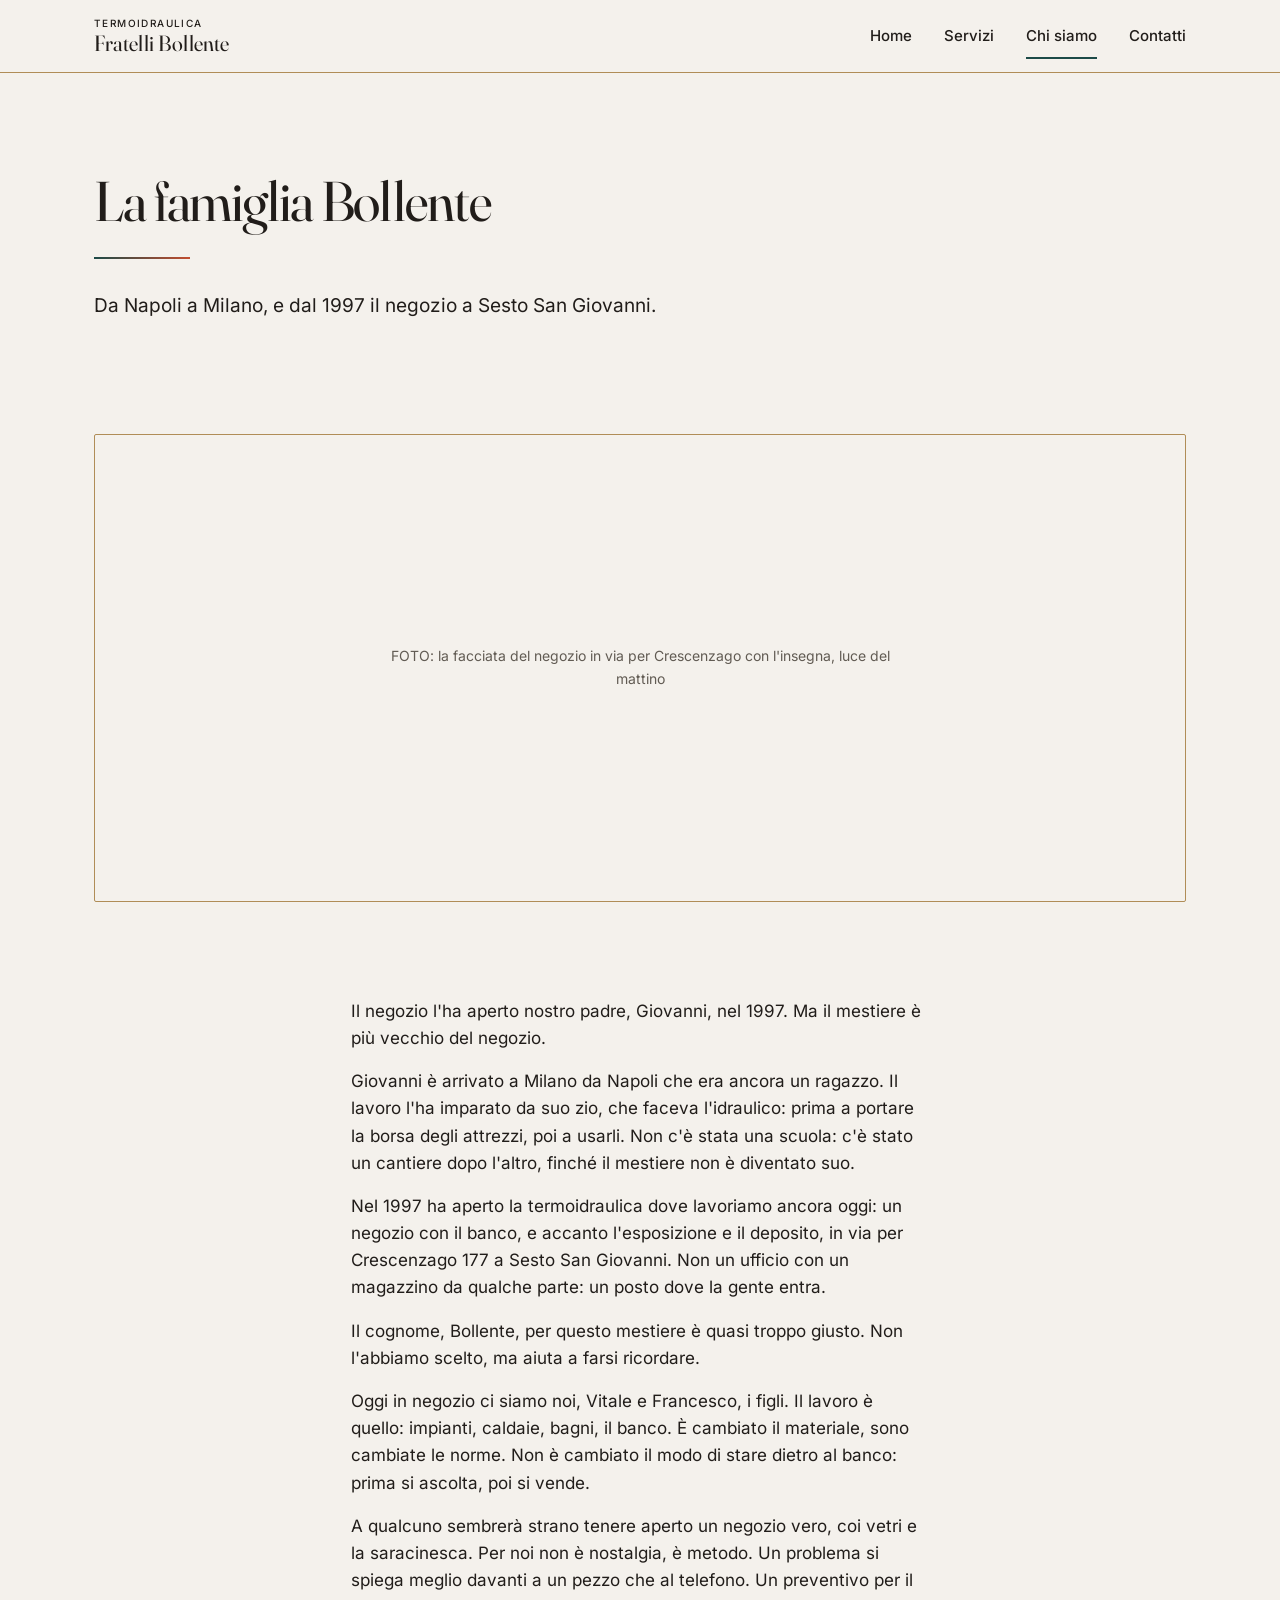
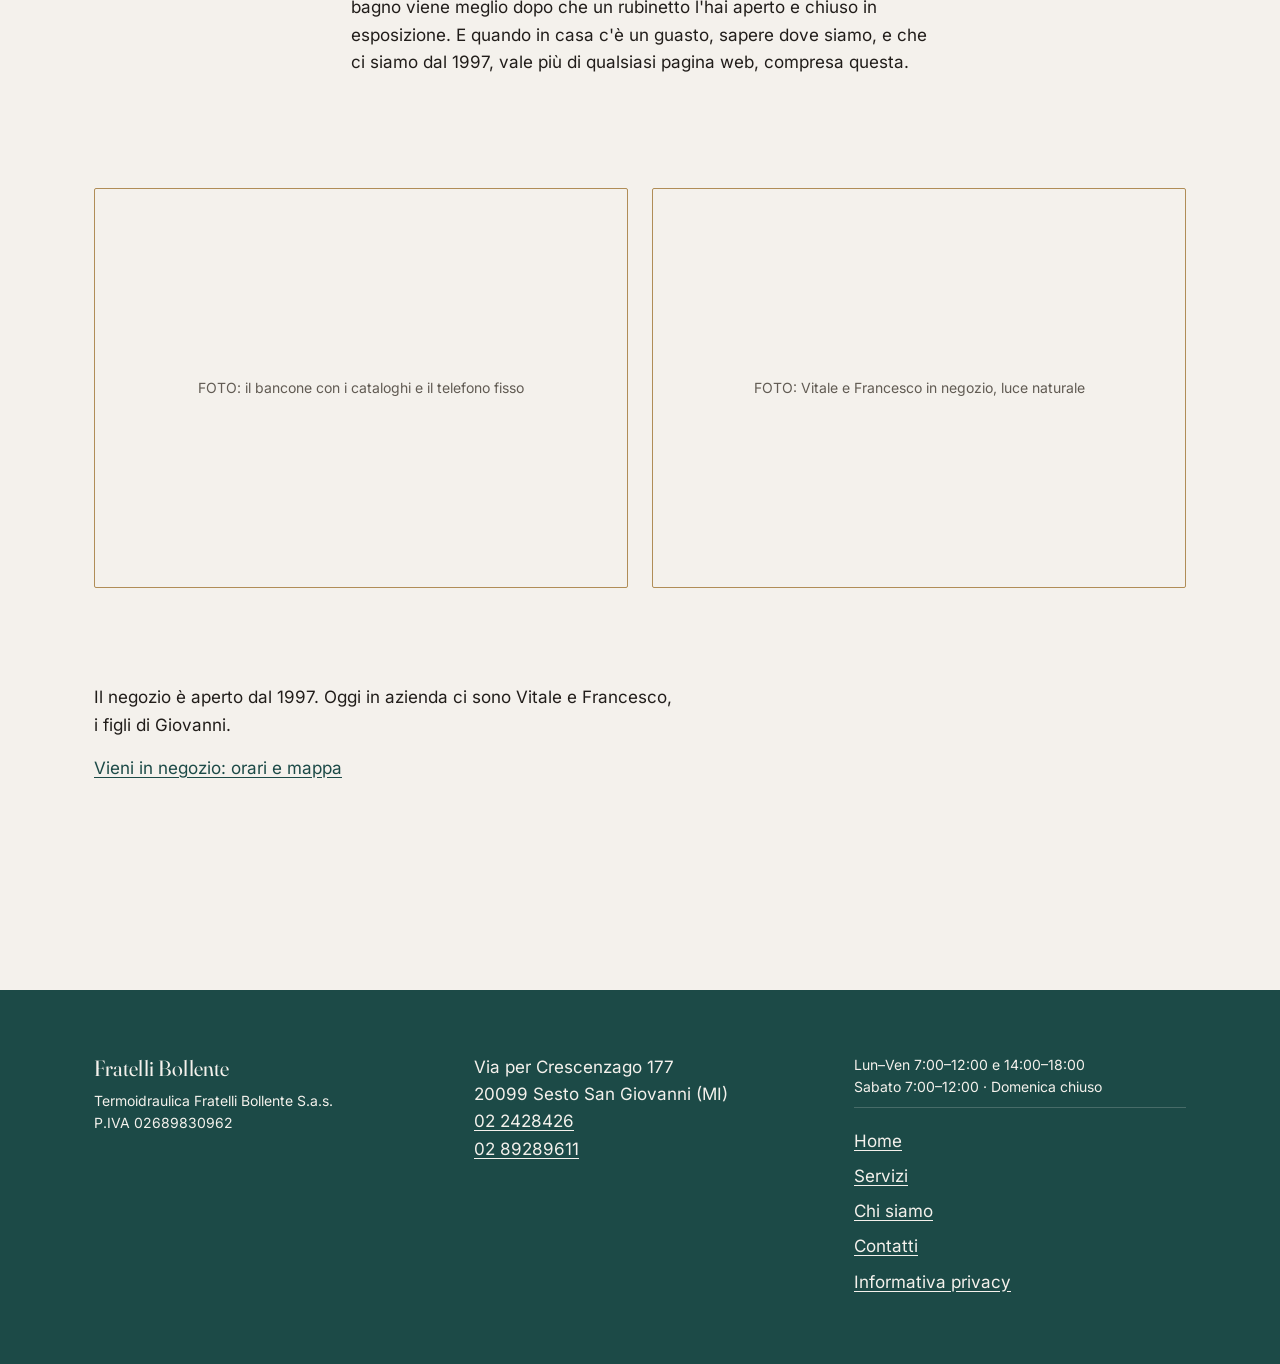
==== chi-siamo.html @ 4a81a4ac "Build the five-page static site with fonts, styles, JS and client notes Pages: home, servizi, chi-si" ====
<!doctype html>
<html lang="it">
<head>
  <meta charset="utf-8">
  <meta name="viewport" content="width=device-width, initial-scale=1">
  <title>Chi siamo | Termoidraulica Fratelli Bollente</title>
  <meta name="description" content="La famiglia Bollente: Giovanni, arrivato a Milano da Napoli, e i figli Vitale e Francesco. Il negozio di Sesto San Giovanni aperto nel 1997.">
  <!-- VERIFICARE CON IL CLIENTE: dominio definitivo (vale per canonical e sitemap) -->
  <link rel="canonical" href="https://DOMINIO-DA-CONFERMARE.example/chi-siamo.html">
  <!-- Niente cookie e niente analytics in v1: nessun banner necessario. -->
  <link rel="preload" href="fonts/fraunces-400.woff2" as="font" type="font/woff2" crossorigin>
  <link rel="preload" href="fonts/inter-400.woff2" as="font" type="font/woff2" crossorigin>
  <link rel="icon" href="favicon.svg" type="image/svg+xml">
  <link rel="stylesheet" href="css/style.css">
  <!-- Coordinate geo approssimative della via: VERIFICARE CON IL CLIENTE (NOTES.md) -->
  <script type="application/ld+json">
  {
    "@context": "https://schema.org",
    "@type": "Plumber",
    "name": "Termoidraulica Fratelli Bollente S.a.s.",
    "url": "https://DOMINIO-DA-CONFERMARE.example/",
    "telephone": ["+39 02 2428426", "+39 02 89289611"],
    "vatID": "02689830962",
    "foundingDate": "1997",
    "address": {
      "@type": "PostalAddress",
      "streetAddress": "Via per Crescenzago 177",
      "postalCode": "20099",
      "addressLocality": "Sesto San Giovanni",
      "addressRegion": "MI",
      "addressCountry": "IT"
    },
    "geo": {
      "@type": "GeoCoordinates",
      "latitude": 45.519,
      "longitude": 9.248
    },
    "openingHoursSpecification": [
      {
        "@type": "OpeningHoursSpecification",
        "dayOfWeek": ["Monday", "Tuesday", "Wednesday", "Thursday", "Friday"],
        "opens": "07:00",
        "closes": "12:00"
      },
      {
        "@type": "OpeningHoursSpecification",
        "dayOfWeek": ["Monday", "Tuesday", "Wednesday", "Thursday", "Friday"],
        "opens": "14:00",
        "closes": "18:00"
      },
      {
        "@type": "OpeningHoursSpecification",
        "dayOfWeek": "Saturday",
        "opens": "07:00",
        "closes": "12:00"
      }
    ]
  }
  </script>
</head>
<body>
  <a class="salta" href="#contenuto">Salta al contenuto</a>

  <header class="testata">
    <div class="contenitore testata-interna">
      <a class="wordmark" href="index.html">
        <span class="sopra">Termoidraulica</span>
        <span class="nome">Fratelli Bollente</span>
      </a>
      <button class="menu-bottone" aria-expanded="false" aria-controls="nav-principale">Menu</button>
      <nav id="nav-principale" class="nav" aria-label="Principale">
        <ul>
          <li><a href="index.html">Home</a></li>
          <li><a href="servizi.html">Servizi</a></li>
          <li><a href="chi-siamo.html" aria-current="page">Chi siamo</a></li>
          <li><a href="contatti.html">Contatti</a></li>
        </ul>
      </nav>
    </div>
  </header>

  <main id="contenuto">

    <section class="hero" aria-labelledby="titolo-pagina">
      <div class="contenitore">
        <h1 id="titolo-pagina">La famiglia Bollente</h1>
        <hr class="riga-bollente" aria-hidden="true">
        <p class="sottotitolo prosa">Da Napoli a Milano, e dal 1997 il negozio a Sesto San Giovanni.</p>
      </div>
    </section>

    <div class="contenitore">
      <figure class="foto-segnaposto foto-larga">
        <figcaption>FOTO: la facciata del negozio in via per Crescenzago con l'insegna, luce del mattino</figcaption>
      </figure>
    </div>

    <!-- VERIFICARE CON IL CLIENTE: tutto il racconto che segue va confermato
         parola per parola prima di andare online (date, nomi, dettagli) -->
    <section aria-label="La nostra storia">
      <div class="contenitore">
        <div class="colonna-racconto">
          <p>Il negozio l'ha aperto nostro padre, Giovanni, nel 1997. Ma il mestiere è più vecchio del negozio.</p>
          <p>Giovanni è arrivato a Milano da Napoli che era ancora un ragazzo. Il lavoro l'ha imparato da suo zio, che faceva l'idraulico: prima a portare la borsa degli attrezzi, poi a usarli. Non c'è stata una scuola: c'è stato un cantiere dopo l'altro, finché il mestiere non è diventato suo.</p>
          <p>Nel 1997 ha aperto la termoidraulica dove lavoriamo ancora oggi: un negozio con il banco, e accanto l'esposizione e il deposito, in via per Crescenzago 177 a Sesto San Giovanni. Non un ufficio con un magazzino da qualche parte: un posto dove la gente entra.</p>
          <p>Il cognome, Bollente, per questo mestiere è quasi troppo giusto. Non l'abbiamo scelto, ma aiuta a farsi ricordare.</p>
          <p>Oggi in negozio ci siamo noi, Vitale e Francesco, i figli. Il lavoro è quello: impianti, caldaie, bagni, il banco. È cambiato il materiale, sono cambiate le norme. Non è cambiato il modo di stare dietro al banco: prima si ascolta, poi si vende.</p>
          <p>A qualcuno sembrerà strano tenere aperto un negozio vero, coi vetri e la saracinesca. Per noi non è nostalgia, è metodo. Un problema si spiega meglio davanti a un pezzo che al telefono. Un preventivo per il bagno viene meglio dopo che un rubinetto l'hai aperto e chiuso in esposizione. E quando in casa c'è un guasto, sapere dove siamo, e che ci siamo dal 1997, vale più di qualsiasi pagina web, compresa questa.</p>
        </div>
      </div>
    </section>
    <!-- FINE SEZIONE DA VERIFICARE -->

    <div class="contenitore griglia-due">
      <figure class="foto-segnaposto foto-media" data-anima>
        <figcaption>FOTO: il bancone con i cataloghi e il telefono fisso</figcaption>
      </figure>
      <figure class="foto-segnaposto foto-media" data-anima>
        <figcaption>FOTO: Vitale e Francesco in negozio, luce naturale</figcaption>
      </figure>
    </div>

    <section aria-label="In breve">
      <div class="contenitore" data-anima>
        <p class="prosa">Il negozio è aperto dal 1997. Oggi in azienda ci sono Vitale e Francesco, i figli di Giovanni.</p>
        <p><a href="contatti.html">Vieni in negozio: orari e mappa</a></p>
      </div>
    </section>

  </main>

  <footer class="piede">
    <div class="contenitore piede-griglia">
      <div>
        <p class="wordmark-piede">Fratelli Bollente</p>
        <p class="minuta">Termoidraulica Fratelli Bollente S.a.s.<br>P.IVA 02689830962</p>
      </div>
      <address>
        Via per Crescenzago 177<br>
        20099 Sesto San Giovanni (MI)<br>
        <a href="tel:+39022428426">02 2428426</a><br>
        <a href="tel:+390289289611">02 89289611</a>
      </address>
      <div>
        <p class="minuta">Lun–Ven 7:00–12:00 e 14:00–18:00<br>Sabato 7:00–12:00 · Domenica chiuso</p>
        <ul>
          <li><a href="index.html">Home</a></li>
          <li><a href="servizi.html">Servizi</a></li>
          <li><a href="chi-siamo.html">Chi siamo</a></li>
          <li><a href="contatti.html">Contatti</a></li>
          <li><a href="privacy.html">Informativa privacy</a></li>
        </ul>
      </div>
    </div>
  </footer>

  <div class="barra-mobile">
    <a class="bottone bottone-chiama" href="tel:+39022428426">Chiama</a>
    <!-- VERIFICARE CON IL CLIENTE: numero WhatsApp reale, poi togliere
         l'attributo hidden e completare il link wa.me -->
    <a class="bottone bottone-contorno" href="https://wa.me/39NUMERODACONFERMARE" hidden>WhatsApp</a>
  </div>

  <script src="js/main.js" defer></script>
</body>
</html>
---- css/style.css ----
/* ============================================================
   Termoidraulica Fratelli Bollente · foglio di stile unico
   Palette e regole d'uso: vedi DESIGN.md (vincolante).
   Il Brace compare solo: estremità della riga Bollente,
   bottoni Chiama (sfumatura --brace-cta). In nessun altro posto.
   ============================================================ */

/* ---------- Font (woff2 self-hosted, subset latin) ---------- */

@font-face {
  font-family: "Fraunces";
  src: url("../fonts/fraunces-400.woff2") format("woff2");
  font-weight: 400;
  font-display: swap;
}
@font-face {
  font-family: "Fraunces";
  src: url("../fonts/fraunces-600.woff2") format("woff2");
  font-weight: 600;
  font-display: swap;
}
@font-face {
  font-family: "Inter";
  src: url("../fonts/inter-400.woff2") format("woff2");
  font-weight: 400;
  font-display: swap;
}
@font-face {
  font-family: "Inter";
  src: url("../fonts/inter-500.woff2") format("woff2");
  font-weight: 500;
  font-display: swap;
}
@font-face {
  font-family: "Inter";
  src: url("../fonts/inter-600.woff2") format("woff2");
  font-weight: 600;
  font-display: swap;
}
/* Fallback a metrica corretta per l'H1: riduce il salto al caricamento
   di Fraunces (CLS). */
@font-face {
  font-family: "Fraunces-fallback";
  src: local("Georgia");
  size-adjust: 104%;
  ascent-override: 96%;
  descent-override: 26%;
  line-gap-override: 0%;
}

/* ---------- Token ---------- */

:root {
  --ghisa: #211d1a;
  --calce: #f4f1ec;
  --petrolio: #1c4a47;
  --brace: #c24e30;          /* solo estremità riga Bollente */
  --ottone: #b08d57;         /* solo filetti 1px e dettagli */
  --cemento: #8c857b;        /* solo testo grande decorativo su Calce */
  --nebbia: #dcd6cc;
  --cemento-testo: #615b53;  /* Cemento scurito: AA su Calce e Nebbia */
  --brace-cta: #b04426;      /* Brace scurito: AA con testo Calce */
  --brace-cta-hover: #9c3b20;
  --calce-velo: rgba(244, 241, 236, 0.2); /* solo filetti nel footer */
  --serif: "Fraunces", "Fraunces-fallback", Georgia, serif;
  --sans: "Inter", system-ui, -apple-system, "Segoe UI", sans-serif;
  --spazio-sezione: 96px;
  --larghezza: 1140px;
}

/* ---------- Base ---------- */

*,
*::before,
*::after {
  box-sizing: border-box;
}

/* hidden vince sempre, anche sui .bottone con display proprio
   (il bottone WhatsApp resta nascosto finché il numero non è confermato) */
[hidden] {
  display: none !important;
}

body {
  margin: 0;
  background: var(--calce);
  color: var(--ghisa);
  font: 400 1.0625rem/1.6 var(--sans);
  -webkit-text-size-adjust: 100%;
}

h1,
h2,
h3 {
  font-family: var(--serif);
  font-weight: 400;
  line-height: 1.15;
  margin: 0 0 16px;
}

h1 {
  font-size: 3.5rem;
  letter-spacing: -0.02em;
}
h2 {
  font-size: 2.25rem;
}
h3 {
  font-size: 1.5rem;
}

p,
ul,
ol,
table {
  margin: 0 0 16px;
}

.prosa {
  max-width: 34em; /* 60–70 caratteri per riga */
}

a {
  color: var(--petrolio);
  text-decoration: underline;
  text-underline-offset: 3px;
}
/* Hover: resta Petrolio (il rosso è solo dei bottoni Chiama),
   cambia solo il peso della sottolineatura */
a:hover {
  text-decoration-thickness: 2px;
}

:focus-visible {
  outline: 2px solid var(--petrolio);
  outline-offset: 2px;
}

::selection {
  background: var(--petrolio);
  color: var(--calce);
}

.salta {
  position: absolute;
  left: -9999px;
  top: 8px;
  background: var(--petrolio);
  color: var(--calce);
  padding: 12px 16px;
  z-index: 10;
}
.salta:focus {
  left: 8px;
}

.contenitore {
  max-width: var(--larghezza);
  margin-inline: auto;
  padding-inline: 24px;
}

section,
.sezione {
  padding-block: var(--spazio-sezione);
}

/* Prima sezione dopo la hero: niente doppio respiro */
.senza-sopra {
  padding-top: 0;
}

/* Overline di sezione: sempre Petrolio, sempre con testo */
.overline {
  font: 500 0.75rem/1 var(--sans);
  letter-spacing: 0.08em;
  text-transform: uppercase;
  color: var(--petrolio);
  margin: 0 0 16px;
}

/* Filetto Ottone: solo 1px, solo decorativo */
.filetto {
  border: 0;
  border-top: 1px solid var(--ottone);
  margin: 0;
}

/* ---------- Riga Bollente: una sola per pagina, sotto l'H1.
   L'unico punto del sito dove Petrolio e Brace si toccano. ---------- */

.riga-bollente {
  width: 96px;
  height: 2px;
  border: 0;
  margin: 24px 0 32px;
  background: linear-gradient(90deg, var(--petrolio), var(--brace));
}

/* ---------- Bottoni ---------- */

.bottone {
  display: inline-flex;
  align-items: center;
  justify-content: center;
  min-height: 48px;
  padding: 0 24px;
  font: 600 1rem var(--sans);
  text-decoration: none;
  border: 0;
  border-radius: 2px;
  cursor: pointer;
}
.bottone-chiama {
  background: var(--brace-cta);
  color: var(--calce);
}
.bottone-chiama:hover {
  background: var(--brace-cta-hover);
  color: var(--calce);
}
.bottone-petrolio {
  background: var(--petrolio);
  color: var(--calce);
}
.bottone-petrolio:hover {
  background: var(--ghisa);
  color: var(--calce);
}
.bottone-contorno {
  background: transparent;
  color: var(--petrolio);
  border: 1px solid var(--petrolio);
}
.bottone-contorno:hover {
  background: var(--petrolio);
  color: var(--calce);
}

/* ---------- Testata ---------- */

.testata {
  border-bottom: 1px solid var(--ottone);
}
.testata-interna {
  display: flex;
  align-items: center;
  justify-content: space-between;
  gap: 24px;
  min-height: 72px;
  flex-wrap: wrap;
  padding-block: 12px;
}
.wordmark {
  text-decoration: none;
  color: var(--ghisa);
  line-height: 1.2;
}
.wordmark .sopra {
  display: block;
  font: 500 0.625rem/1 var(--sans);
  letter-spacing: 0.14em;
  text-transform: uppercase;
  margin-bottom: 4px;
}
.wordmark .nome {
  display: block;
  font: 400 1.375rem/1 var(--serif);
}
.menu-bottone {
  display: none;
  font: 500 0.9375rem var(--sans);
  background: none;
  border: 1px solid var(--petrolio);
  color: var(--petrolio);
  border-radius: 2px;
  min-height: 44px;
  padding: 0 16px;
  cursor: pointer;
}
.nav ul {
  list-style: none;
  display: flex;
  gap: 32px;
  margin: 0;
  padding: 0;
}
.nav a {
  font: 500 0.9375rem var(--sans);
  color: var(--ghisa);
  text-decoration: none;
  padding: 12px 0;
  display: inline-block;
}
.nav a:hover {
  color: var(--petrolio);
}
.nav a[aria-current="page"] {
  border-bottom: 2px solid var(--petrolio);
}

@media (max-width: 767px) {
  .menu-bottone {
    display: inline-flex;
    align-items: center;
  }
  .nav {
    flex-basis: 100%;
  }
  html.js .nav[data-chiuso] {
    display: none;
  }
  .nav ul {
    flex-direction: column;
    gap: 0;
    padding-block: 8px;
  }
  .nav a {
    display: block;
    padding: 12px 0;
  }
}

/* ---------- Hero ---------- */

.hero {
  padding-block: var(--spazio-sezione);
}
.hero-griglia {
  display: grid;
  grid-template-columns: minmax(0, 7fr) minmax(0, 4fr);
  gap: 48px;
  align-items: start;
}
.hero .sottotitolo {
  font-size: 1.1875rem;
  max-width: 30em;
}
.hero-azioni {
  display: flex;
  align-items: center;
  gap: 32px;
  margin-top: 32px;
  flex-wrap: wrap;
}

/* Card negozio: orari e indirizzo come oggetto funzionale */
.card-negozio {
  background: var(--nebbia);
  border-radius: 2px;
  padding: 32px;
}
.card-negozio .overline {
  margin-bottom: 8px;
}
.card-negozio address {
  font-style: normal;
  margin-bottom: 16px;
}
.card-negozio .filetto {
  margin-block: 16px;
}
.card-negozio p {
  margin: 0;
}
/* Riga spia: spazio riservato nel markup, il JS scrive senza spostare nulla */
.spia {
  min-height: 1.6em;
  margin-top: 8px;
  font-weight: 500;
}

@media (max-width: 767px) {
  .hero-griglia {
    grid-template-columns: 1fr;
    gap: 32px;
  }
  /* Sulla Home mobile la chiamata è della barra fissa:
     mai due bottoni rossi nello stesso schermo. */
  .hero-azioni .bottone-chiama {
    display: none;
  }
}

/* ---------- Segnaposto foto ---------- */

.foto-segnaposto {
  margin: 0;
  border: 1px solid var(--ottone);
  border-radius: 2px;
  display: flex;
  align-items: center;
  justify-content: center;
  padding: 24px;
  text-align: center;
  min-height: 200px;
}
.foto-segnaposto figcaption {
  font-size: 0.875rem;
  color: var(--cemento-testo);
  max-width: 36em;
}
.foto-larga {
  aspect-ratio: 21 / 9;
}
.foto-media {
  aspect-ratio: 4 / 3;
}

/* ---------- Card servizi (Home) ---------- */

.card-griglia {
  display: grid;
  grid-template-columns: repeat(3, minmax(0, 1fr));
  gap: 24px;
  margin-top: 48px;
}
.card-servizio {
  background: var(--nebbia);
  border-radius: 2px;
  padding: 32px;
  border-top: 1px solid var(--ottone);
}
.card-servizio h3 {
  margin-bottom: 16px;
}
.card-servizio h3 a {
  color: var(--ghisa);
  text-decoration: none;
}
.card-servizio h3 a:hover {
  color: var(--petrolio);
  text-decoration: underline;
  text-underline-offset: 4px;
}
.card-servizio ul {
  list-style: none;
  margin: 0;
  padding: 0;
}
.card-servizio li {
  padding: 8px 0;
  border-bottom: 1px solid var(--calce);
  font-size: 0.9375rem;
}
.card-servizio li:last-child {
  border-bottom: 0;
}
@media (min-width: 768px) {
  /* Card centrale abbassata: stessa gerarchia, silhouette non da template */
  .card-servizio:nth-child(2) {
    margin-top: 32px;
  }
}
@media (max-width: 767px) {
  .card-griglia {
    grid-template-columns: 1fr;
  }
}

/* ---------- Strisce a due colonne ---------- */

.striscia {
  display: grid;
  grid-template-columns: minmax(0, 5fr) minmax(0, 6fr);
  gap: 48px;
  align-items: center;
}
.striscia-inversa {
  grid-template-columns: minmax(0, 6fr) minmax(0, 5fr);
}
@media (max-width: 767px) {
  .striscia,
  .striscia-inversa {
    grid-template-columns: 1fr;
    gap: 32px;
  }
}

/* ---------- Coppia di foto affiancate ---------- */

.griglia-due {
  display: grid;
  grid-template-columns: 1fr 1fr;
  gap: 24px;
}
@media (max-width: 767px) {
  .griglia-due {
    grid-template-columns: 1fr;
  }
}

/* ---------- Colonna del racconto (chi siamo) ---------- */

.colonna-racconto {
  max-width: 34em;
  margin-inline: auto;
}

/* ---------- Mappa a facciata: zero byte finché non si clicca ---------- */

.mappa {
  background: var(--nebbia);
  border-radius: 2px;
  padding: 32px;
  min-height: 320px;
  display: flex;
  flex-direction: column;
  justify-content: center;
  gap: 16px;
  align-items: flex-start;
}
.mappa p {
  margin: 0;
}
/* Il bottone serve solo con JS attivo; il link esterno funziona sempre */
.mappa .bottone {
  display: none;
}
html.js .mappa .bottone {
  display: inline-flex;
}
.mappa iframe {
  width: 100%;
  height: 320px;
  border: 0;
  border-radius: 2px;
}

/* ---------- Recapiti (contatti) ---------- */

.recapiti {
  font-style: normal;
  font-size: 1.1875rem;
  margin-bottom: 16px;
}
.telefoni {
  font: 600 1.625rem/1.5 var(--sans);
  margin-bottom: 32px;
}
.telefoni a {
  text-underline-offset: 5px;
  text-decoration-thickness: 1px;
}

/* ---------- Tabella orari ---------- */

.tabella-orari {
  border-collapse: collapse;
  width: 100%;
  max-width: 26em;
}
.tabella-orari caption {
  text-align: left;
  font: 500 0.75rem/1 var(--sans);
  letter-spacing: 0.08em;
  text-transform: uppercase;
  color: var(--petrolio);
  padding-bottom: 16px;
}
.tabella-orari th,
.tabella-orari td {
  text-align: left;
  padding: 12px 16px 12px 0;
  border-bottom: 1px solid var(--ottone);
  font-weight: 400;
  vertical-align: top;
}
.tabella-orari th {
  font-weight: 500;
  padding-right: 32px;
  white-space: nowrap;
}

/* ---------- Sezioni servizi (pagina servizi) ---------- */

.servizio {
  border-top: 1px solid var(--ottone);
  padding-block: var(--spazio-sezione);
}
.servizio ul {
  list-style: none;
  padding: 0;
  max-width: 34em;
}
.servizio li {
  padding: 8px 0 8px 20px;
  position: relative;
}
.servizio li::before {
  content: "";
  position: absolute;
  left: 0;
  top: 1.1em;
  width: 8px;
  height: 1px;
  background: var(--ottone);
}
.tel-cta {
  font: 600 1.125rem var(--sans);
  margin-top: 24px;
}
.sommario ul {
  list-style: none;
  padding: 0;
  display: flex;
  flex-wrap: wrap;
  gap: 8px 32px;
}
.sommario a {
  font: 500 0.9375rem var(--sans);
  display: inline-block;
  padding: 8px 0;
}

/* ---------- Form ---------- */

.campo {
  margin-bottom: 24px;
  max-width: 34em;
}
.campo label {
  display: block;
  font: 500 0.9375rem var(--sans);
  margin-bottom: 8px;
}
.campo input,
.campo textarea {
  width: 100%;
  background: var(--nebbia);
  border: 1px solid var(--ottone);
  border-radius: 2px;
  padding: 12px;
  font: 400 1rem var(--sans);
  color: var(--ghisa);
}
.campo input:focus-visible,
.campo textarea:focus-visible {
  outline: 2px solid var(--petrolio);
  outline-offset: 2px;
}
/* Errore: niente rosso, il registro Brace vale anche qui */
.campo.errato input,
.campo.errato textarea {
  border: 2px solid var(--ghisa);
}
.errore {
  font: 500 0.875rem var(--sans);
  color: var(--ghisa);
  margin: 8px 0 0;
}
.nota-privacy {
  font-size: 0.875rem;
  color: var(--cemento-testo);
  max-width: 34em;
}

/* ---------- Footer ---------- */

.piede {
  background: var(--petrolio);
  color: var(--calce);
  padding-block: 64px;
  margin-top: var(--spazio-sezione);
}
.piede a {
  color: var(--calce);
}
.piede a:hover {
  color: var(--nebbia);
}
.piede :focus-visible {
  outline-color: var(--calce);
}
.piede-griglia {
  display: grid;
  grid-template-columns: repeat(3, minmax(0, 1fr));
  gap: 48px;
}
.piede .wordmark-piede {
  font: 400 1.375rem var(--serif);
  margin-bottom: 8px;
}
.piede address {
  font-style: normal;
}
.piede ul {
  list-style: none;
  margin: 0;
  padding: 16px 0 0;
  border-top: 1px solid var(--calce-velo);
}
.piede li {
  padding: 4px 0;
}
.piede p {
  margin-bottom: 8px;
}
.piede .minuta {
  font-size: 0.875rem;
}
@media (max-width: 767px) {
  .piede-griglia {
    grid-template-columns: 1fr;
    gap: 32px;
  }
}

/* ---------- Barra mobile fissa ---------- */

.barra-mobile {
  display: none;
}
@media (max-width: 767px) {
  .barra-mobile {
    display: flex;
    gap: 8px;
    position: fixed;
    inset: auto 0 0 0;
    background: var(--calce);
    border-top: 1px solid var(--ottone);
    padding: 8px 16px calc(8px + env(safe-area-inset-bottom));
    z-index: 5;
  }
  .barra-mobile .bottone {
    flex: 1;
    min-height: 48px;
  }
  /* La barra non deve mai coprire la fine della pagina */
  body {
    padding-bottom: calc(72px + env(safe-area-inset-bottom));
  }
}

/* ---------- Movimento: un solo effetto, con doppio guardiano.
   Lo stato nascosto esiste solo se il JS è attivo (html.js)
   E l'utente non ha chiesto motion ridotto. ---------- */

@media (prefers-reduced-motion: no-preference) {
  html.js [data-anima] {
    opacity: 0;
    transform: translateY(12px);
    transition: opacity 200ms ease-out, transform 200ms ease-out;
  }
  html.js [data-anima].vista {
    opacity: 1;
    transform: none;
  }
}

/* ---------- Mobile: tipografia e spazi ---------- */

@media (max-width: 767px) {
  :root {
    --spazio-sezione: 64px;
  }
  body {
    font-size: 1rem;
  }
  h1 {
    font-size: 2.25rem;
    letter-spacing: -0.01em; /* il tracking stretto vale sopra i 40px */
  }
  h2 {
    font-size: 1.75rem;
  }
  h3 {
    font-size: 1.375rem;
  }
  .hero .sottotitolo {
    font-size: 1.0625rem;
  }
}
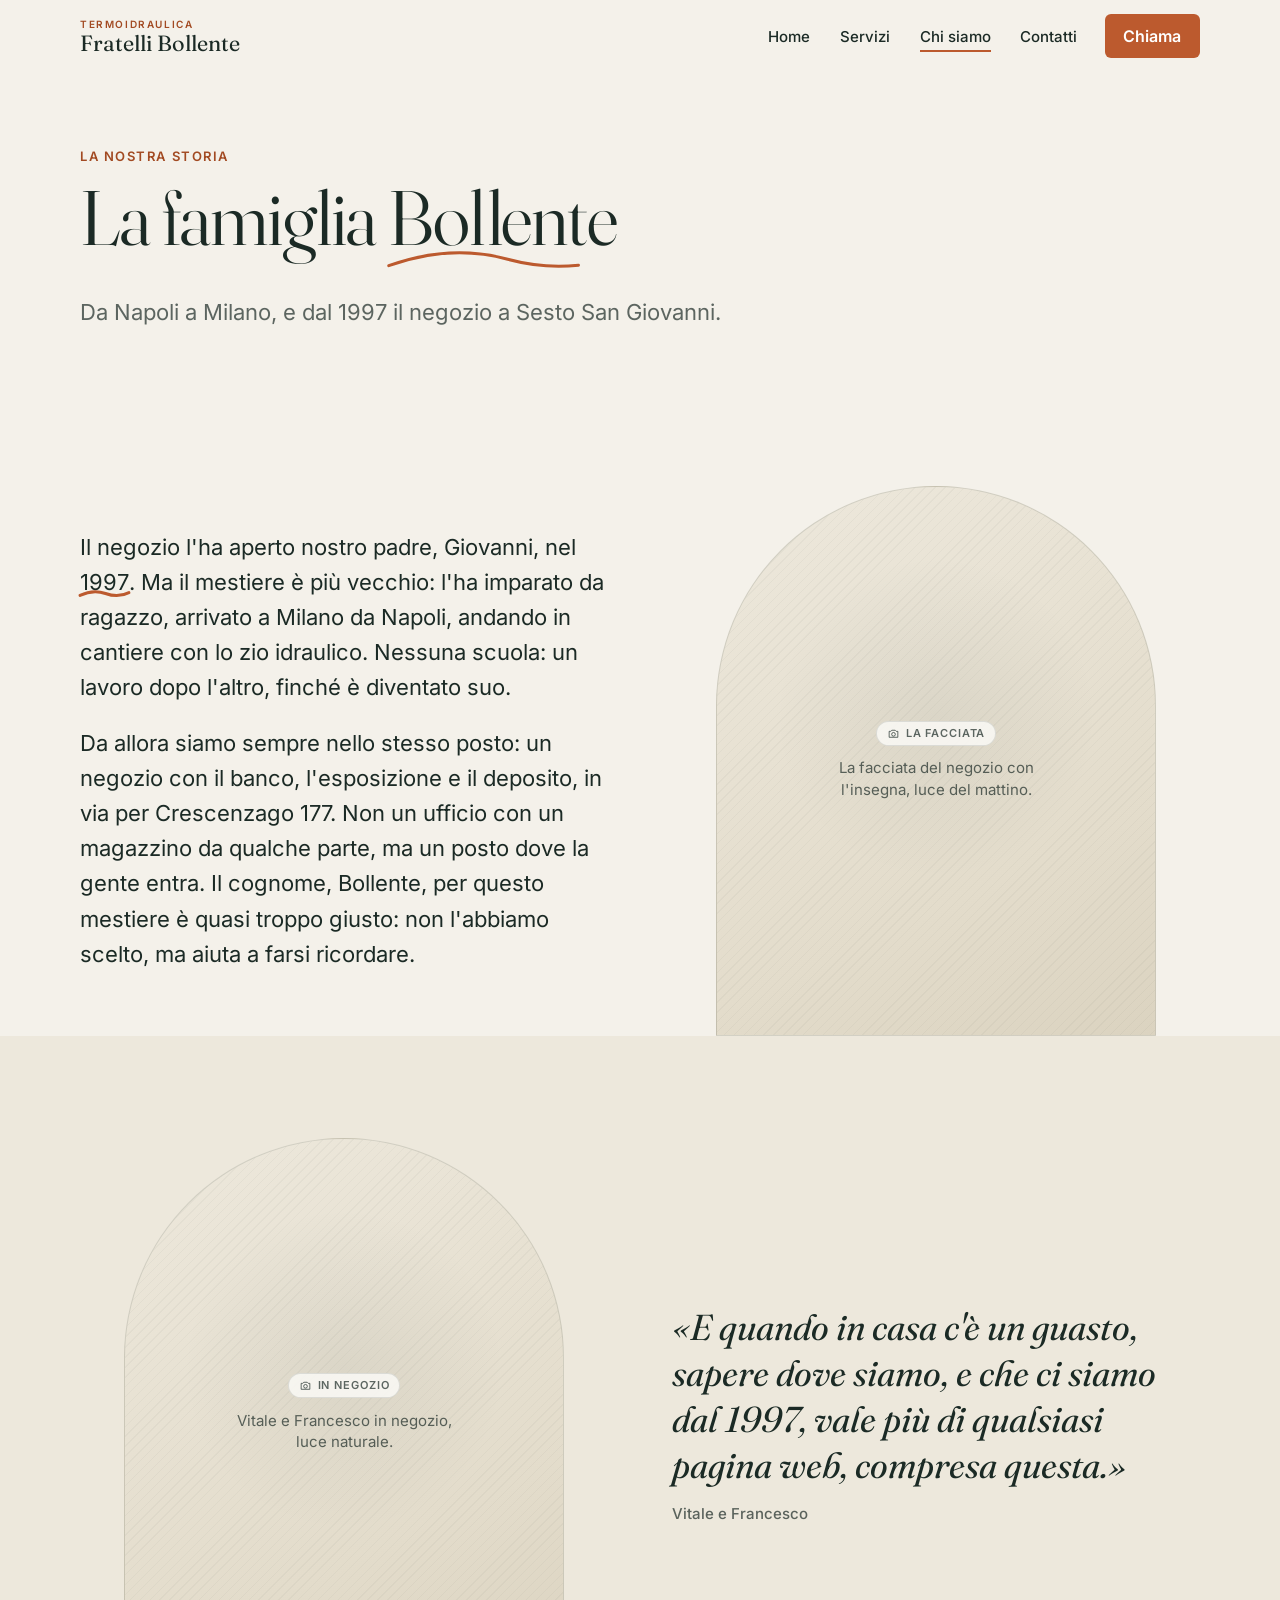
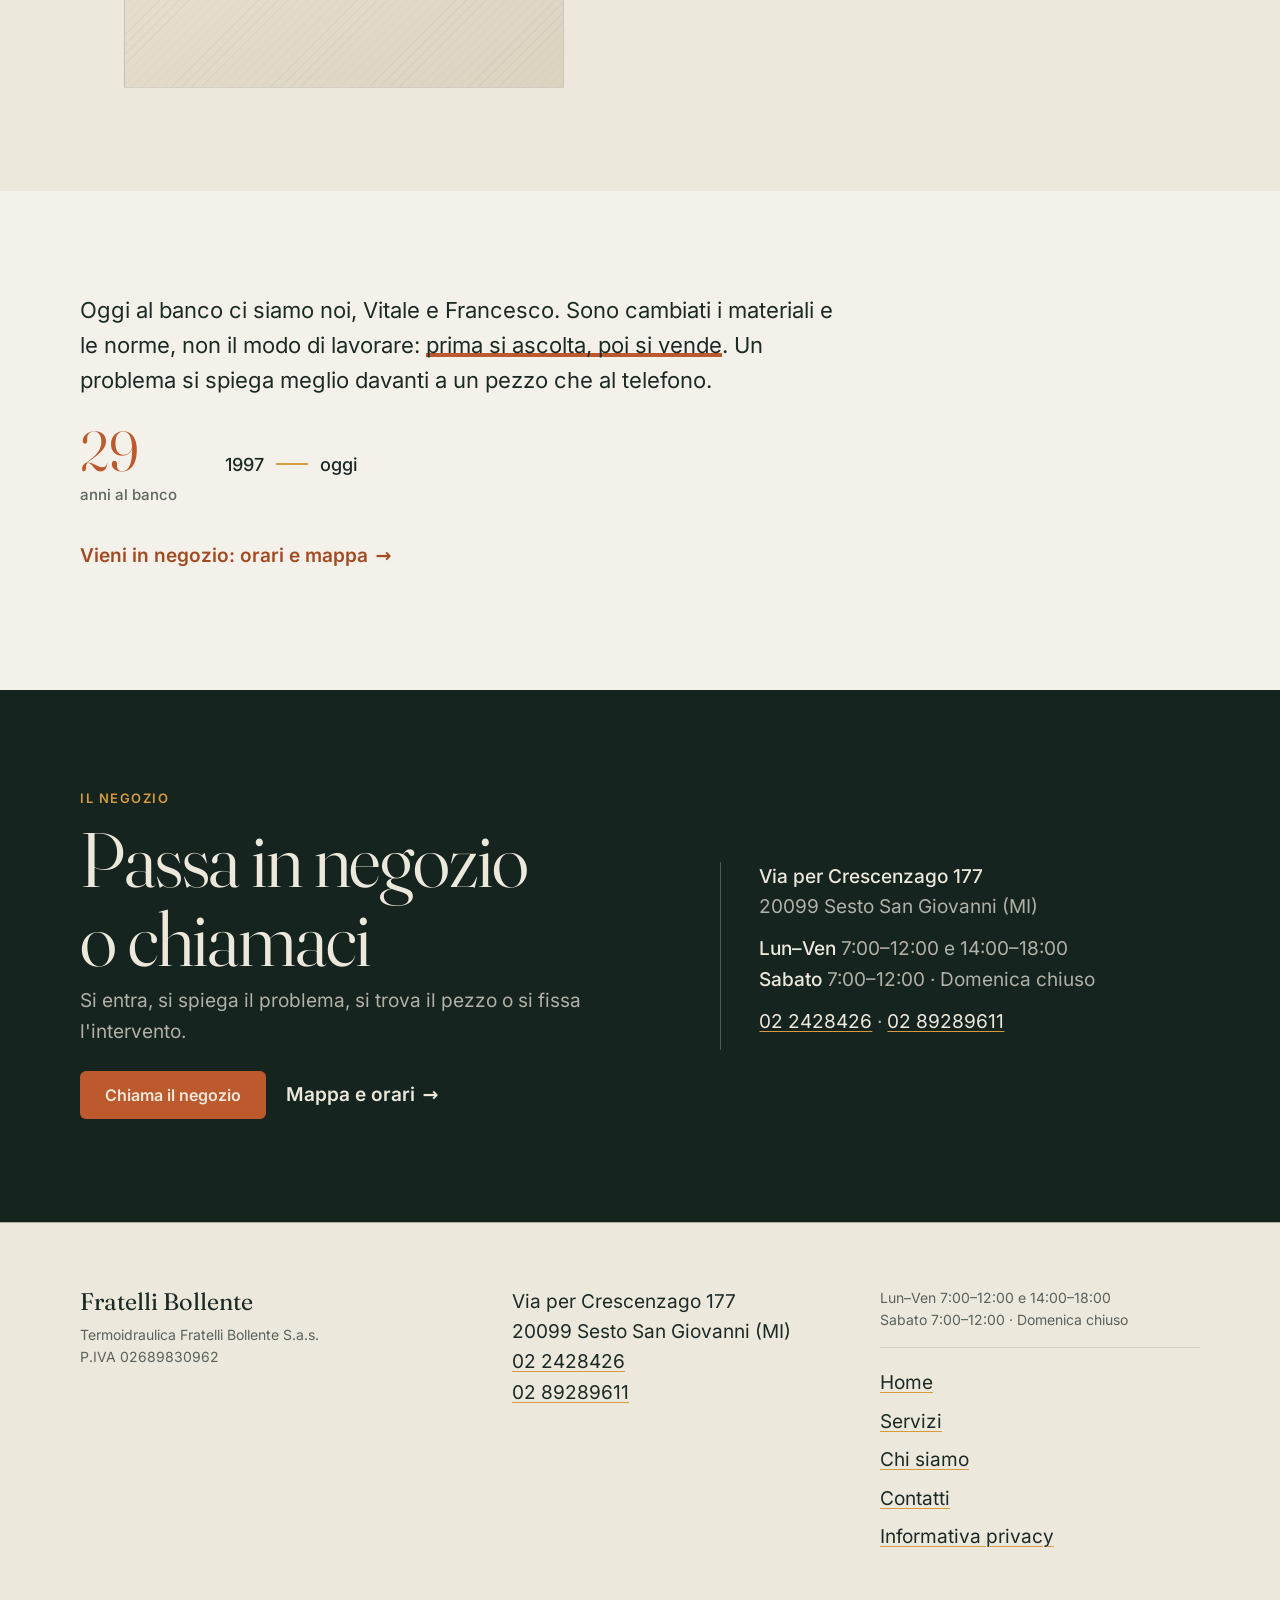
==== commit e418e304: "Redesign: warm editorial system with self-hosted variable fonts Replace the cool, template-like desi" ====
--- a/chi-siamo.html
+++ b/chi-siamo.html
@@ -7,8 +7,8 @@
   <meta name="description" content="La famiglia Bollente: Giovanni, arrivato a Milano da Napoli, e i figli Vitale e Francesco. Il negozio di Sesto San Giovanni aperto nel 1997.">
   <!-- VERIFICARE CON IL CLIENTE: dominio definitivo (vale per canonical e sitemap) -->
   <link rel="canonical" href="https://DOMINIO-DA-CONFERMARE.example/chi-siamo.html">
-  <!-- Niente cookie e niente analytics in v1: nessun banner necessario. -->
-  <link rel="preload" href="fonts/fraunces-400.woff2" as="font" type="font/woff2" crossorigin>
+  <!-- Niente cookie e niente analytics: nessun banner necessario. Font self-hosted. -->
+  <link rel="preload" href="fonts/fraunces-var.woff2" as="font" type="font/woff2" crossorigin>
   <link rel="preload" href="fonts/inter-400.woff2" as="font" type="font/woff2" crossorigin>
   <link rel="icon" href="favicon.svg" type="image/svg+xml">
   <link rel="stylesheet" href="css/style.css">
@@ -68,14 +68,17 @@
         <span class="nome">Fratelli Bollente</span>
       </a>
       <button class="menu-bottone" aria-expanded="false" aria-controls="nav-principale">Menu</button>
-      <nav id="nav-principale" class="nav" aria-label="Principale">
-        <ul>
-          <li><a href="index.html">Home</a></li>
-          <li><a href="servizi.html">Servizi</a></li>
-          <li><a href="chi-siamo.html" aria-current="page">Chi siamo</a></li>
-          <li><a href="contatti.html">Contatti</a></li>
-        </ul>
-      </nav>
+      <div class="testata-nav">
+        <nav id="nav-principale" class="nav" aria-label="Principale">
+          <ul>
+            <li><a href="index.html">Home</a></li>
+            <li><a href="servizi.html">Servizi</a></li>
+            <li><a href="chi-siamo.html" aria-current="page">Chi siamo</a></li>
+            <li><a href="contatti.html">Contatti</a></li>
+          </ul>
+        </nav>
+        <a class="bottone bottone-primario" href="tel:+39022428426">Chiama</a>
+      </div>
     </div>
   </header>
 
@@ -83,47 +86,89 @@
 
     <section class="hero" aria-labelledby="titolo-pagina">
       <div class="contenitore">
-        <h1 id="titolo-pagina">La famiglia Bollente</h1>
-        <hr class="riga-bollente" aria-hidden="true">
-        <p class="sottotitolo prosa">Da Napoli a Milano, e dal 1997 il negozio a Sesto San Giovanni.</p>
-      </div>
-    </section>
-
-    <div class="contenitore">
-      <figure class="foto-segnaposto foto-larga">
-        <figcaption>FOTO: la facciata del negozio in via per Crescenzago con l'insegna, luce del mattino</figcaption>
-      </figure>
-    </div>
+        <p class="eyebrow">La nostra storia</p>
+        <h1 id="titolo-pagina">La famiglia <span class="disegnata">Bollente<svg viewBox="0 0 200 12" preserveAspectRatio="none" aria-hidden="true"><path pathLength="1" vector-effect="non-scaling-stroke" d="M4 8 C 42 3 74 3 104 6 S 168 9 196 5"/></svg></span></h1>
+        <p class="lead">Da Napoli a Milano, e dal 1997 il negozio a Sesto San Giovanni.</p>
+      </div>
+    </section>
 
     <!-- VERIFICARE CON IL CLIENTE: tutto il racconto che segue va confermato
          parola per parola prima di andare online (date, nomi, dettagli) -->
-    <section aria-label="La nostra storia">
+    <section class="senza-sopra" aria-label="La nostra storia">
+      <div class="contenitore striscia">
+        <div class="racconto">
+          <p>Il negozio l'ha aperto nostro padre, Giovanni, nel <span class="disegnata">1997<svg viewBox="0 0 200 12" preserveAspectRatio="none" aria-hidden="true"><path pathLength="1" vector-effect="non-scaling-stroke" d="M4 8 C 42 3 74 3 104 6 S 168 9 196 5"/></svg></span>. Ma il mestiere è più vecchio: l'ha imparato da ragazzo, arrivato a Milano da Napoli, andando in cantiere con lo zio idraulico. Nessuna scuola: un lavoro dopo l'altro, finché è diventato suo.</p>
+          <p>Da allora siamo sempre nello stesso posto: un negozio con il banco, l'esposizione e il deposito, in via per Crescenzago 177. Non un ufficio con un magazzino da qualche parte, ma <span class="evidenzia">un posto dove la gente entra</span>. Il cognome, Bollente, per questo mestiere è quasi troppo giusto: non l'abbiamo scelto, ma aiuta a farsi ricordare.</p>
+        </div>
+        <div class="striscia-media">
+          <figure class="frame frame--arco" role="img" aria-label="Foto in arrivo: la facciata del negozio in via per Crescenzago con l'insegna, luce del mattino">
+            <span class="frame-chip">
+              <svg width="13" height="13" viewBox="0 0 24 24" fill="none" stroke="currentColor" stroke-width="1.8" stroke-linejoin="round" aria-hidden="true"><path d="M4 8h3l2-2h6l2 2h3v11H4z"/><circle cx="12" cy="13.5" r="3.4"/></svg>
+              La facciata
+            </span>
+            <span class="frame-nota">La facciata del negozio con l'insegna, luce del mattino.</span>
+          </figure>
+        </div>
+      </div>
+    </section>
+
+    <section class="sezione sfondo-2" aria-label="Il metodo">
+      <div class="contenitore striscia striscia-inversa">
+        <blockquote class="pull-quote">
+          <p>«E quando in casa c'è un guasto, sapere dove siamo, e che ci siamo dal 1997, vale più di qualsiasi pagina web, compresa questa.»</p>
+          <cite>Vitale e Francesco</cite>
+        </blockquote>
+        <div class="striscia-media">
+          <figure class="frame frame--arco" role="img" aria-label="Foto in arrivo: Vitale e Francesco in negozio, luce naturale">
+            <span class="frame-chip">
+              <svg width="13" height="13" viewBox="0 0 24 24" fill="none" stroke="currentColor" stroke-width="1.8" stroke-linejoin="round" aria-hidden="true"><path d="M4 8h3l2-2h6l2 2h3v11H4z"/><circle cx="12" cy="13.5" r="3.4"/></svg>
+              In negozio
+            </span>
+            <span class="frame-nota">Vitale e Francesco in negozio, luce naturale.</span>
+          </figure>
+        </div>
+      </div>
+    </section>
+
+    <section class="sezione" aria-label="Oggi">
       <div class="contenitore">
-        <div class="colonna-racconto">
-          <p>Il negozio l'ha aperto nostro padre, Giovanni, nel 1997. Ma il mestiere è più vecchio del negozio.</p>
-          <p>Giovanni è arrivato a Milano da Napoli che era ancora un ragazzo. Il lavoro l'ha imparato da suo zio, che faceva l'idraulico: prima a portare la borsa degli attrezzi, poi a usarli. Non c'è stata una scuola: c'è stato un cantiere dopo l'altro, finché il mestiere non è diventato suo.</p>
-          <p>Nel 1997 ha aperto la termoidraulica dove lavoriamo ancora oggi: un negozio con il banco, e accanto l'esposizione e il deposito, in via per Crescenzago 177 a Sesto San Giovanni. Non un ufficio con un magazzino da qualche parte: un posto dove la gente entra.</p>
-          <p>Il cognome, Bollente, per questo mestiere è quasi troppo giusto. Non l'abbiamo scelto, ma aiuta a farsi ricordare.</p>
-          <p>Oggi in negozio ci siamo noi, Vitale e Francesco, i figli. Il lavoro è quello: impianti, caldaie, bagni, il banco. È cambiato il materiale, sono cambiate le norme. Non è cambiato il modo di stare dietro al banco: prima si ascolta, poi si vende.</p>
-          <p>A qualcuno sembrerà strano tenere aperto un negozio vero, coi vetri e la saracinesca. Per noi non è nostalgia, è metodo. Un problema si spiega meglio davanti a un pezzo che al telefono. Un preventivo per il bagno viene meglio dopo che un rubinetto l'hai aperto e chiuso in esposizione. E quando in casa c'è un guasto, sapere dove siamo, e che ci siamo dal 1997, vale più di qualsiasi pagina web, compresa questa.</p>
-        </div>
+        <div class="racconto">
+          <p>Oggi al banco ci siamo noi, Vitale e Francesco. Sono cambiati i materiali e le norme, non il modo di lavorare: <span class="evidenzia terra">prima si ascolta, poi si vende</span>. Un problema si spiega meglio davanti a un pezzo che al telefono.</p>
+        </div>
+        <!-- VERIFICARE CON IL CLIENTE: "29 anni" invecchia ogni anno; "1997 → oggi"
+             lo dice per sempre. -->
+        <div class="fatti">
+          <div class="stat">
+            <span class="numero">29</span>
+            <span class="etichetta">anni al banco</span>
+          </div>
+          <div class="timeline-1997">
+            <span>1997</span>
+            <span class="freccia" aria-hidden="true"></span>
+            <span>oggi</span>
+          </div>
+        </div>
+        <p style="margin-top:2rem"><a class="link-freccia" href="contatti.html">Vieni in negozio: orari e mappa</a></p>
       </div>
     </section>
     <!-- FINE SEZIONE DA VERIFICARE -->
 
-    <div class="contenitore griglia-due">
-      <figure class="foto-segnaposto foto-media" data-anima>
-        <figcaption>FOTO: il bancone con i cataloghi e il telefono fisso</figcaption>
-      </figure>
-      <figure class="foto-segnaposto foto-media" data-anima>
-        <figcaption>FOTO: Vitale e Francesco in negozio, luce naturale</figcaption>
-      </figure>
-    </div>
-
-    <section aria-label="In breve">
-      <div class="contenitore" data-anima>
-        <p class="prosa">Il negozio è aperto dal 1997. Oggi in azienda ci sono Vitale e Francesco, i figli di Giovanni.</p>
-        <p><a href="contatti.html">Vieni in negozio: orari e mappa</a></p>
+    <section class="cta-scura sezione" aria-labelledby="titolo-cta">
+      <div class="contenitore">
+        <div>
+          <p class="eyebrow">Il negozio</p>
+          <h2 class="display" id="titolo-cta">Passa in negozio o chiamaci</h2>
+          <p>Si entra, si spiega il problema, si trova il pezzo o si fissa l'intervento.</p>
+          <div class="cta-scura-azioni">
+            <a class="bottone bottone-primario" href="tel:+39022428426">Chiama il negozio</a>
+            <a class="link-freccia" href="contatti.html">Mappa e orari</a>
+          </div>
+        </div>
+        <div class="cta-dettagli">
+          <p><span class="valore">Via per Crescenzago 177</span><br>20099 Sesto San Giovanni (MI)</p>
+          <p><span class="valore">Lun–Ven</span> 7:00–12:00 e 14:00–18:00<br><span class="valore">Sabato</span> 7:00–12:00 · Domenica chiuso</p>
+          <p><a href="tel:+39022428426">02 2428426</a> · <a href="tel:+390289289611">02 89289611</a></p>
+        </div>
       </div>
     </section>
 
@@ -155,10 +200,10 @@
   </footer>
 
   <div class="barra-mobile">
-    <a class="bottone bottone-chiama" href="tel:+39022428426">Chiama</a>
+    <a class="bottone bottone-primario" href="tel:+39022428426">Chiama</a>
     <!-- VERIFICARE CON IL CLIENTE: numero WhatsApp reale, poi togliere
          l'attributo hidden e completare il link wa.me -->
-    <a class="bottone bottone-contorno" href="https://wa.me/39NUMERODACONFERMARE" hidden>WhatsApp</a>
+    <a class="bottone bottone-ghost" href="https://wa.me/39NUMERODACONFERMARE" hidden>WhatsApp</a>
   </div>
 
   <script src="js/main.js" defer></script>
--- a/css/style.css
+++ b/css/style.css
@@ -1,22 +1,24 @@
 /* ============================================================
    Termoidraulica Fratelli Bollente · foglio di stile unico
-   Palette e regole d'uso: vedi DESIGN.md (vincolante).
-   Il Brace compare solo: estremità della riga Bollente,
-   bottoni Chiama (sfumatura --brace-cta). In nessun altro posto.
+   Token e regole d'uso: DESIGN.md (vincolante).
+   Due accenti: terracotta (primario) e ocra (solo forme/tratti).
+   Ocra non porta mai testo su fondo chiaro (vedi §1.2 contrasto).
    ============================================================ */
 
-/* ---------- Font (woff2 self-hosted, subset latin) ---------- */
+/* ---------- Font: Fraunces variabile self-hosted + Inter statico ---------- */
 
 @font-face {
   font-family: "Fraunces";
-  src: url("../fonts/fraunces-400.woff2") format("woff2");
-  font-weight: 400;
+  src: url("../fonts/fraunces-var.woff2") format("woff2");
+  font-weight: 300 700;
+  font-style: normal;
   font-display: swap;
 }
 @font-face {
   font-family: "Fraunces";
-  src: url("../fonts/fraunces-600.woff2") format("woff2");
-  font-weight: 600;
+  src: url("../fonts/fraunces-italic.woff2") format("woff2");
+  font-weight: 400;
+  font-style: italic;
   font-display: swap;
 }
 @font-face {
@@ -37,8 +39,7 @@
   font-weight: 600;
   font-display: swap;
 }
-/* Fallback a metrica corretta per l'H1: riduce il salto al caricamento
-   di Fraunces (CLS). */
+/* Fallback metrico per l'H1: riduce il salto al caricamento di Fraunces (CLS) */
 @font-face {
   font-family: "Fraunces-fallback";
   src: local("Georgia");
@@ -51,21 +52,49 @@
 /* ---------- Token ---------- */
 
 :root {
-  --ghisa: #211d1a;
-  --calce: #f4f1ec;
-  --petrolio: #1c4a47;
-  --brace: #c24e30;          /* solo estremità riga Bollente */
-  --ottone: #b08d57;         /* solo filetti 1px e dettagli */
-  --cemento: #8c857b;        /* solo testo grande decorativo su Calce */
-  --nebbia: #dcd6cc;
-  --cemento-testo: #615b53;  /* Cemento scurito: AA su Calce e Nebbia */
-  --brace-cta: #b04426;      /* Brace scurito: AA con testo Calce */
-  --brace-cta-hover: #9c3b20;
-  --calce-velo: rgba(244, 241, 236, 0.2); /* solo filetti nel footer */
-  --serif: "Fraunces", "Fraunces-fallback", Georgia, serif;
+  /* superfici */
+  --paper: #f4f1ea;
+  --paper-2: #ede8dc;
+  --surface: #fbfaf6;
+  --forest: #16241f;
+  /* testo */
+  --ink: #1b2a25;
+  --ink-70: rgba(27, 42, 37, 0.7);
+  --ink-30: rgba(27, 42, 37, 0.3);
+  --ink-12: rgba(27, 42, 37, 0.12);
+  /* accenti */
+  --terracotta: #bc5a2e;
+  --terracotta-600: #a24a22;
+  --ochre: #d79b3c;
+  /* su scuro */
+  --on-forest: #ede8dc;
+  --on-forest-70: rgba(237, 232, 220, 0.72);
+  --on-forest-30: rgba(237, 232, 220, 0.28);
+  /* famiglie */
+  --display: "Fraunces", "Fraunces-fallback", Georgia, serif;
   --sans: "Inter", system-ui, -apple-system, "Segoe UI", sans-serif;
-  --spazio-sezione: 96px;
-  --larghezza: 1140px;
+  /* scala tipografica fluida */
+  --fs-eyebrow: 0.8125rem;
+  --fs-body: clamp(1.0625rem, 1rem + 0.3vw, 1.1875rem);
+  --fs-lead: clamp(1.1875rem, 1.05rem + 0.5vw, 1.375rem);
+  --fs-h3: clamp(1.375rem, 1.2rem + 0.6vw, 1.75rem);
+  --fs-h2: clamp(2rem, 1.6rem + 2vw, 3.25rem);
+  --fs-display: clamp(2.25rem, 1.3rem + 4.4vw, 5rem);
+  --fs-quote: clamp(1.5rem, 1.2rem + 1.5vw, 2.25rem);
+  /* spazio e forma */
+  --section-pad: clamp(4rem, 8vw, 8rem);
+  --maxw: 1200px;
+  --gutter: clamp(1.25rem, 4vw, 2.5rem);
+  --r-sm: 6px;
+  --r-md: 14px;
+  --r-lg: 28px;
+  --arch: 999px 999px 0 0;
+  --shadow-sm: 0 2px 8px rgba(27, 42, 37, 0.06);
+  --shadow-md: 0 12px 32px -8px rgba(27, 42, 37, 0.12);
+  --ease: cubic-bezier(0.22, 1, 0.36, 1);
+  --dur-1: 200ms;
+  --dur-2: 350ms;
+  --dur-3: 600ms;
 }
 
 /* ---------- Base ---------- */
@@ -76,126 +105,147 @@
   box-sizing: border-box;
 }
 
-/* hidden vince sempre, anche sui .bottone con display proprio
-   (il bottone WhatsApp resta nascosto finché il numero non è confermato) */
 [hidden] {
   display: none !important;
 }
 
+html {
+  scroll-behavior: smooth;
+}
+
 body {
   margin: 0;
-  background: var(--calce);
-  color: var(--ghisa);
-  font: 400 1.0625rem/1.6 var(--sans);
+  background: var(--paper);
+  color: var(--ink);
+  font: 400 var(--fs-body) / 1.6 var(--sans);
+  -webkit-font-smoothing: antialiased;
   -webkit-text-size-adjust: 100%;
 }
+
+img {
+  max-width: 100%;
+  height: auto;
+}
+
+/* ---------- Tipografia display ---------- */
 
 h1,
 h2,
 h3 {
-  font-family: var(--serif);
-  font-weight: 400;
+  font-family: var(--display);
+  margin: 0 0 0.5em;
+  color: var(--ink);
+  text-wrap: balance;
+}
+h1,
+.display {
+  font-size: var(--fs-display);
+  font-weight: 340;
+  font-variation-settings: "opsz" 144;
+  line-height: 1.02;
+  letter-spacing: -0.015em;
+}
+h2 {
+  font-size: var(--fs-h2);
+  font-weight: 360;
+  font-variation-settings: "opsz" 96;
+  line-height: 1.08;
+  letter-spacing: -0.01em;
+}
+h3 {
+  font-size: var(--fs-h3);
+  font-weight: 420;
+  font-variation-settings: "opsz" 40;
   line-height: 1.15;
-  margin: 0 0 16px;
-}
-
-h1 {
-  font-size: 3.5rem;
-  letter-spacing: -0.02em;
-}
-h2 {
-  font-size: 2.25rem;
-}
-h3 {
-  font-size: 1.5rem;
+}
+/* parola enfatizzata dentro un titolo */
+h1 em,
+h2 em,
+h3 em,
+.enfasi {
+  font-style: normal;
+  font-weight: 560;
 }
 
 p,
 ul,
 ol,
 table {
-  margin: 0 0 16px;
-}
-
-.prosa {
-  max-width: 34em; /* 60–70 caratteri per riga */
-}
-
+  margin: 0 0 1rem;
+}
+.prosa,
+.lead {
+  max-width: 36em; /* 60–70 caratteri */
+}
+.lead {
+  font-size: var(--fs-lead);
+  line-height: 1.5;
+  color: var(--ink-70);
+}
+
+/* eyebrow: etichetta caps, terracotta-600 su chiaro (AA 5.26:1) */
+.eyebrow {
+  display: block;
+  font: 600 var(--fs-eyebrow) / 1 var(--sans);
+  letter-spacing: 0.12em;
+  text-transform: uppercase;
+  color: var(--terracotta-600);
+  margin: 0 0 1rem;
+}
+
+/* link di testo: terracotta-600 (AA), sottolineatura sottile animata */
 a {
-  color: var(--petrolio);
+  color: var(--terracotta-600);
   text-decoration: underline;
+  text-decoration-thickness: 1px;
   text-underline-offset: 3px;
-}
-/* Hover: resta Petrolio (il rosso è solo dei bottoni Chiama),
-   cambia solo il peso della sottolineatura */
+  transition: text-decoration-thickness var(--dur-1) var(--ease);
+}
 a:hover {
   text-decoration-thickness: 2px;
 }
 
 :focus-visible {
-  outline: 2px solid var(--petrolio);
+  outline: 2px solid var(--terracotta-600);
   outline-offset: 2px;
-}
-
+  border-radius: 2px;
+}
 ::selection {
-  background: var(--petrolio);
-  color: var(--calce);
+  background: var(--terracotta);
+  color: #fff;
 }
 
 .salta {
   position: absolute;
   left: -9999px;
   top: 8px;
-  background: var(--petrolio);
-  color: var(--calce);
+  background: var(--forest);
+  color: var(--on-forest);
   padding: 12px 16px;
-  z-index: 10;
+  border-radius: var(--r-sm);
+  z-index: 20;
 }
 .salta:focus {
   left: 8px;
 }
 
+/* ---------- Gabbia ---------- */
+
 .contenitore {
-  max-width: var(--larghezza);
+  max-width: var(--maxw);
   margin-inline: auto;
-  padding-inline: 24px;
-}
-
-section,
+  padding-inline: var(--gutter);
+}
 .sezione {
-  padding-block: var(--spazio-sezione);
-}
-
-/* Prima sezione dopo la hero: niente doppio respiro */
+  padding-block: var(--section-pad);
+}
+.sfondo-2 {
+  background: var(--paper-2);
+}
+
+/* prima sezione dopo l'hero: mezzo respiro */
 .senza-sopra {
-  padding-top: 0;
-}
-
-/* Overline di sezione: sempre Petrolio, sempre con testo */
-.overline {
-  font: 500 0.75rem/1 var(--sans);
-  letter-spacing: 0.08em;
-  text-transform: uppercase;
-  color: var(--petrolio);
-  margin: 0 0 16px;
-}
-
-/* Filetto Ottone: solo 1px, solo decorativo */
-.filetto {
-  border: 0;
-  border-top: 1px solid var(--ottone);
-  margin: 0;
-}
-
-/* ---------- Riga Bollente: una sola per pagina, sotto l'H1.
-   L'unico punto del sito dove Petrolio e Brace si toccano. ---------- */
-
-.riga-bollente {
-  width: 96px;
-  height: 2px;
-  border: 0;
-  margin: 24px 0 32px;
-  background: linear-gradient(90deg, var(--petrolio), var(--brace));
+  padding-top: clamp(2rem, 4vw, 4rem);
 }
 
 /* ---------- Bottoni ---------- */
@@ -204,317 +254,915 @@
   display: inline-flex;
   align-items: center;
   justify-content: center;
+  gap: 0.5em;
   min-height: 48px;
-  padding: 0 24px;
+  padding: 0 1.5rem;
   font: 600 1rem var(--sans);
   text-decoration: none;
-  border: 0;
-  border-radius: 2px;
+  border: 1px solid transparent;
+  border-radius: var(--r-sm);
   cursor: pointer;
-}
-.bottone-chiama {
-  background: var(--brace-cta);
-  color: var(--calce);
-}
-.bottone-chiama:hover {
-  background: var(--brace-cta-hover);
-  color: var(--calce);
-}
-.bottone-petrolio {
-  background: var(--petrolio);
-  color: var(--calce);
-}
-.bottone-petrolio:hover {
-  background: var(--ghisa);
-  color: var(--calce);
-}
-.bottone-contorno {
+  transition: background var(--dur-1) var(--ease),
+    color var(--dur-1) var(--ease), border-color var(--dur-1) var(--ease),
+    transform var(--dur-1) var(--ease);
+}
+.bottone:active {
+  transform: translateY(1px);
+}
+/* primario: terracotta pieno, testo BIANCO (4.53:1 AA); hover -600 (5.93:1) */
+.bottone-primario {
+  background: var(--terracotta);
+  color: #fff;
+}
+.bottone-primario:hover {
+  background: var(--terracotta-600);
+  color: #fff;
+}
+/* ghost: contorno, su chiaro */
+.bottone-ghost {
   background: transparent;
-  color: var(--petrolio);
-  border: 1px solid var(--petrolio);
-}
-.bottone-contorno:hover {
-  background: var(--petrolio);
-  color: var(--calce);
-}
-
-/* ---------- Testata ---------- */
+  color: var(--ink);
+  border-color: var(--ink-30);
+}
+.bottone-ghost:hover {
+  border-color: var(--ink);
+  background: var(--surface);
+}
+/* link-freccia (ghost testuale) */
+.link-freccia {
+  display: inline-flex;
+  align-items: center;
+  gap: 0.4em;
+  font-weight: 600;
+  text-decoration: none;
+}
+.link-freccia::after {
+  content: "\2192";
+  transition: transform var(--dur-1) var(--ease);
+}
+.link-freccia:hover::after {
+  transform: translateX(4px);
+}
+
+/* ---------- Testata sticky ---------- */
 
 .testata {
-  border-bottom: 1px solid var(--ottone);
+  position: sticky;
+  top: 0;
+  z-index: 15;
+  background: transparent;
+  transition: background var(--dur-2) var(--ease),
+    box-shadow var(--dur-2) var(--ease), border-color var(--dur-2) var(--ease);
+  border-bottom: 1px solid transparent;
+}
+.testata.scrollata {
+  background: rgba(244, 241, 234, 0.85);
+  -webkit-backdrop-filter: blur(10px);
+  backdrop-filter: blur(10px);
+  border-bottom-color: var(--ink-12);
 }
 .testata-interna {
   display: flex;
   align-items: center;
   justify-content: space-between;
-  gap: 24px;
+  gap: 1.5rem;
   min-height: 72px;
-  flex-wrap: wrap;
-  padding-block: 12px;
+  padding-block: 0.75rem;
 }
 .wordmark {
   text-decoration: none;
-  color: var(--ghisa);
-  line-height: 1.2;
+  color: var(--ink);
+  line-height: 1.15;
 }
 .wordmark .sopra {
   display: block;
-  font: 500 0.625rem/1 var(--sans);
-  letter-spacing: 0.14em;
+  font: 600 0.625rem / 1 var(--sans);
+  letter-spacing: 0.16em;
   text-transform: uppercase;
-  margin-bottom: 4px;
+  color: var(--terracotta-600);
+  margin-bottom: 3px;
 }
 .wordmark .nome {
   display: block;
-  font: 400 1.375rem/1 var(--serif);
+  font: 400 1.375rem / 1 var(--display);
+  font-variation-settings: "opsz" 40;
+}
+.testata-nav {
+  display: flex;
+  align-items: center;
+  gap: clamp(1rem, 2vw, 2rem);
 }
 .menu-bottone {
   display: none;
   font: 500 0.9375rem var(--sans);
   background: none;
-  border: 1px solid var(--petrolio);
-  color: var(--petrolio);
-  border-radius: 2px;
+  border: 1px solid var(--ink-30);
+  color: var(--ink);
+  border-radius: var(--r-sm);
   min-height: 44px;
-  padding: 0 16px;
+  padding: 0 1rem;
   cursor: pointer;
 }
 .nav ul {
   list-style: none;
   display: flex;
-  gap: 32px;
+  gap: clamp(1rem, 2vw, 2rem);
   margin: 0;
   padding: 0;
 }
 .nav a {
+  position: relative;
   font: 500 0.9375rem var(--sans);
-  color: var(--ghisa);
+  color: var(--ink);
   text-decoration: none;
-  padding: 12px 0;
+  padding: 12px 2px;
   display: inline-block;
 }
-.nav a:hover {
-  color: var(--petrolio);
-}
-.nav a[aria-current="page"] {
-  border-bottom: 2px solid var(--petrolio);
-}
-
-@media (max-width: 767px) {
+/* underline animato in hover */
+.nav a::after {
+  content: "";
+  position: absolute;
+  left: 2px;
+  right: 2px;
+  bottom: 6px;
+  height: 2px;
+  background: var(--terracotta);
+  transform: scaleX(0);
+  transform-origin: left;
+  transition: transform var(--dur-2) var(--ease);
+}
+.nav a:hover::after,
+.nav a[aria-current="page"]::after {
+  transform: scaleX(1);
+}
+.testata .bottone-primario {
+  min-height: 44px;
+  padding: 0 1.1rem;
+}
+
+@media (max-width: 819px) {
   .menu-bottone {
     display: inline-flex;
     align-items: center;
+    order: 3;
+  }
+  .testata-nav {
+    order: 4;
+    flex-basis: 100%;
+  }
+  html.js .nav[data-chiuso] {
+    display: none;
   }
   .nav {
     flex-basis: 100%;
-  }
-  html.js .nav[data-chiuso] {
-    display: none;
   }
   .nav ul {
     flex-direction: column;
     gap: 0;
-    padding-block: 8px;
+    padding-block: 0.5rem;
   }
   .nav a {
     display: block;
     padding: 12px 0;
   }
+  .nav a::after {
+    display: none;
+  }
+  .nav a[aria-current="page"] {
+    color: var(--terracotta-600);
+  }
+  /* il "Chiama" dell'header su mobile è nella barra fissa */
+  .testata .bottone-primario {
+    display: none;
+  }
+}
+
+/* ---------- Eyebrow su scuro ---------- */
+
+.banda-scura .eyebrow,
+.cta-scura .eyebrow {
+  color: var(--ochre);
+}
+
+/* ---------- Sottolineatura disegnata a mano (SVG draw-on) ---------- */
+
+.disegnata {
+  position: relative;
+  white-space: nowrap;
+}
+.disegnata > svg {
+  position: absolute;
+  left: -2%;
+  bottom: -0.18em;
+  width: 104%;
+  height: 0.5em;
+  overflow: visible;
+  pointer-events: none;
+}
+.disegnata > svg path {
+  fill: none;
+  stroke: var(--terracotta);
+  stroke-width: 3;
+  stroke-linecap: round;
+}
+.disegnata.ocra > svg path {
+  stroke: var(--ochre);
+}
+/* di default (no-js / motion ridotto) il tratto è già disegnato.
+   La lunghezza del path è normalizzata a 1 via l'attributo pathLength="1" */
+.disegnata > svg path {
+  stroke-dasharray: 1;
+  stroke-dashoffset: 0;
+}
+
+/* sottolineatura che va a capo (frasi lunghe): marcatore ocra/terracotta */
+.evidenzia {
+  background-image: linear-gradient(var(--ochre), var(--ochre));
+  background-repeat: no-repeat;
+  background-position: 0 90%;
+  background-size: 100% 0.2em;
+  padding-bottom: 0.06em;
+  -webkit-box-decoration-break: clone;
+  box-decoration-break: clone;
+}
+.evidenzia.terra {
+  background-image: linear-gradient(var(--terracotta), var(--terracotta));
+}
+
+/* ---------- Badge "dal 1997" ---------- */
+
+.badge-1997 {
+  width: 108px;
+  height: 108px;
+  color: var(--terracotta-600);
+}
+.badge-1997 svg {
+  width: 100%;
+  height: 100%;
+  display: block;
+}
+.badge-1997 .anello {
+  transform-origin: 50% 50%;
+}
+.badge-1997 text {
+  font: 600 8.8px var(--sans);
+  letter-spacing: 0.05em;
+  fill: currentColor;
+}
+.badge-1997 .marchio {
+  font: 340 30px var(--display);
+  font-variation-settings: "opsz" 40;
+  fill: var(--forest);
+  letter-spacing: 0;
+}
+
+/* ---------- Cerchio di sfondo ---------- */
+
+.cerchio-sfondo {
+  position: absolute;
+  border-radius: 50%;
+  z-index: 0;
+  filter: blur(2px);
+  pointer-events: none;
+}
+
+/* ---------- Frame foto (arco / rettangolo / cerchio) ---------- */
+
+.frame {
+  position: relative;
+  margin: 0;
+  overflow: hidden;
+  display: flex;
+  flex-direction: column;
+  align-items: center;
+  justify-content: center;
+  gap: 0.7rem;
+  text-align: center;
+  padding: 1.5rem;
+  background: linear-gradient(155deg, var(--paper-2), #e3dccb 70%, #dbd3c0);
+  border: 1px solid var(--ink-12);
+  isolation: isolate;
+}
+/* grana sottile a righe, quasi invisibile */
+.frame::before {
+  content: "";
+  position: absolute;
+  inset: 0;
+  background-image: repeating-linear-gradient(
+    135deg,
+    rgba(27, 42, 37, 0.035) 0,
+    rgba(27, 42, 37, 0.035) 1px,
+    transparent 1px,
+    transparent 7px
+  );
+  z-index: 0;
+}
+/* silhouette decorativa centrale (segnaposto), tratto ink tenue */
+.frame::after {
+  content: "";
+  position: absolute;
+  inset: 0;
+  background:
+    radial-gradient(
+      circle at 50% 42%,
+      rgba(27, 42, 37, 0.06),
+      transparent 42%
+    );
+  z-index: 0;
+}
+.frame--arco {
+  border-radius: var(--arch);
+  aspect-ratio: 4 / 5;
+}
+.frame--rett {
+  border-radius: var(--r-md);
+  aspect-ratio: 4 / 3;
+}
+.frame--cerchio {
+  border-radius: 50%;
+  aspect-ratio: 1;
+}
+.frame--largo {
+  border-radius: var(--r-lg);
+  aspect-ratio: 21 / 9;
+}
+/* chip-etichetta e nota: gruppo centrato sopra la texture (niente collisioni
+   con la card sovrapposta o con l'arco). */
+.frame-chip {
+  position: relative;
+  z-index: 2;
+  display: inline-flex;
+  align-items: center;
+  gap: 6px;
+  padding: 5px 10px;
+  background: rgba(251, 250, 246, 0.85);
+  border: 1px solid var(--ink-12);
+  border-radius: 999px;
+  font: 600 0.6875rem / 1 var(--sans);
+  letter-spacing: 0.08em;
+  text-transform: uppercase;
+  color: var(--ink-70);
+}
+/* nota breve: descrive lo scatto futuro, non in corsivo */
+.frame-nota {
+  position: relative;
+  z-index: 2;
+  max-width: 26ch;
+  font: 400 0.9375rem / 1.45 var(--sans);
+  color: var(--ink-70);
+}
+/* nell'hero la card copre il fondo del frame: la didascalia sta più in alto */
+.hero-media .frame {
+  justify-content: flex-start;
+  padding-top: clamp(2rem, 6vw, 3.5rem);
 }
 
 /* ---------- Hero ---------- */
 
 .hero {
-  padding-block: var(--spazio-sezione);
+  position: relative;
+  padding-block: clamp(2.5rem, 6vw, 5.5rem) clamp(3rem, 7vw, 6rem);
+  overflow: clip;
 }
 .hero-griglia {
   display: grid;
-  grid-template-columns: minmax(0, 7fr) minmax(0, 4fr);
-  gap: 48px;
-  align-items: start;
-}
-.hero .sottotitolo {
-  font-size: 1.1875rem;
+  grid-template-columns: minmax(0, 1.05fr) minmax(0, 0.95fr);
+  gap: clamp(2rem, 5vw, 4rem);
+  align-items: center;
+}
+.hero-testo {
+  position: relative;
+  z-index: 1;
+}
+.hero .lead {
+  margin-top: 1.25rem;
   max-width: 30em;
 }
 .hero-azioni {
   display: flex;
   align-items: center;
-  gap: 32px;
-  margin-top: 32px;
+  gap: 1.5rem;
+  margin-top: 2rem;
   flex-wrap: wrap;
 }
-
-/* Card negozio: orari e indirizzo come oggetto funzionale */
+.hero-media {
+  position: relative;
+  z-index: 1;
+}
+.hero-media .cerchio-sfondo {
+  width: 118%;
+  aspect-ratio: 1;
+  top: -12%;
+  right: -20%;
+  background: radial-gradient(
+    circle,
+    rgba(215, 155, 60, 0.5),
+    rgba(215, 155, 60, 0.16) 55%,
+    transparent 70%
+  );
+}
+.hero-media .frame {
+  max-width: 380px;
+  margin-inline: auto;
+}
+.hero-media .badge-1997 {
+  position: absolute;
+  top: -22px;
+  right: 4%;
+  z-index: 3;
+}
+
+/* card negozio: orari e indirizzo come oggetto funzionale, sovrapposta al frame */
 .card-negozio {
-  background: var(--nebbia);
-  border-radius: 2px;
-  padding: 32px;
-}
-.card-negozio .overline {
-  margin-bottom: 8px;
+  position: relative;
+  z-index: 3;
+  background: var(--surface);
+  border: 1px solid var(--ink-12);
+  border-radius: var(--r-md);
+  box-shadow: var(--shadow-md);
+  padding: 1.5rem;
+  max-width: 300px;
+  margin: -56px auto 0 0;
+}
+.card-negozio .eyebrow {
+  margin-bottom: 0.5rem;
 }
 .card-negozio address {
   font-style: normal;
-  margin-bottom: 16px;
+  font-weight: 500;
+  margin-bottom: 0.75rem;
 }
 .card-negozio .filetto {
-  margin-block: 16px;
+  border: 0;
+  border-top: 1px solid var(--ink-12);
+  margin: 0.75rem 0;
 }
 .card-negozio p {
   margin: 0;
-}
-/* Riga spia: spazio riservato nel markup, il JS scrive senza spostare nulla */
+  font-size: 0.9375rem;
+}
 .spia {
-  min-height: 1.6em;
-  margin-top: 8px;
-  font-weight: 500;
-}
-
-@media (max-width: 767px) {
+  min-height: 1.5em;
+  margin-top: 0.5rem !important;
+  font-weight: 600;
+  color: var(--terracotta-600);
+}
+
+@media (max-width: 819px) {
   .hero-griglia {
-    grid-template-columns: 1fr;
-    gap: 32px;
-  }
-  /* Sulla Home mobile la chiamata è della barra fissa:
-     mai due bottoni rossi nello stesso schermo. */
-  .hero-azioni .bottone-chiama {
+    grid-template-columns: minmax(0, 1fr);
+    gap: 2.5rem;
+  }
+  .hero-media .frame {
+    max-width: 320px;
+  }
+  .card-negozio {
+    margin: -48px auto 0;
+  }
+  /* su mobile la chiamata è della barra fissa: un solo bottone rosso a schermo */
+  .hero-azioni .bottone-primario {
     display: none;
   }
 }
 
-/* ---------- Segnaposto foto ---------- */
-
-.foto-segnaposto {
-  margin: 0;
-  border: 1px solid var(--ottone);
-  border-radius: 2px;
-  display: flex;
-  align-items: center;
-  justify-content: center;
-  padding: 24px;
-  text-align: center;
-  min-height: 200px;
-}
-.foto-segnaposto figcaption {
-  font-size: 0.875rem;
-  color: var(--cemento-testo);
-  max-width: 36em;
-}
-.foto-larga {
-  aspect-ratio: 21 / 9;
-}
-.foto-media {
-  aspect-ratio: 4 / 3;
-}
-
-/* ---------- Card servizi (Home) ---------- */
-
-.card-griglia {
-  display: grid;
-  grid-template-columns: repeat(3, minmax(0, 1fr));
-  gap: 24px;
-  margin-top: 48px;
-}
-.card-servizio {
-  background: var(--nebbia);
-  border-radius: 2px;
-  padding: 32px;
-  border-top: 1px solid var(--ottone);
-}
-.card-servizio h3 {
-  margin-bottom: 16px;
-}
-.card-servizio h3 a {
-  color: var(--ghisa);
-  text-decoration: none;
-}
-.card-servizio h3 a:hover {
-  color: var(--petrolio);
-  text-decoration: underline;
-  text-underline-offset: 4px;
-}
-.card-servizio ul {
+/* ---------- Strip trust ---------- */
+
+.striscia-trust {
+  border-block: 1px solid var(--ink-12);
+}
+.striscia-trust ul {
   list-style: none;
   margin: 0;
   padding: 0;
-}
-.card-servizio li {
-  padding: 8px 0;
-  border-bottom: 1px solid var(--calce);
-  font-size: 0.9375rem;
-}
-.card-servizio li:last-child {
-  border-bottom: 0;
-}
-@media (min-width: 768px) {
-  /* Card centrale abbassata: stessa gerarchia, silhouette non da template */
-  .card-servizio:nth-child(2) {
-    margin-top: 32px;
-  }
-}
-@media (max-width: 767px) {
-  .card-griglia {
+  display: flex;
+  flex-wrap: wrap;
+  align-items: center;
+  gap: 0.75rem clamp(1.5rem, 4vw, 3rem);
+  padding-block: 1.25rem;
+}
+.striscia-trust li {
+  display: flex;
+  align-items: center;
+  gap: 0.75rem;
+  font: 500 0.9375rem var(--sans);
+  color: var(--ink-70);
+}
+.striscia-trust li::before {
+  content: "";
+  width: 7px;
+  height: 7px;
+  border-radius: 50%;
+  background: var(--ochre);
+  flex: none;
+}
+.striscia-trust li:first-child::before {
+  display: none;
+}
+
+/* ---------- Marquee servizi ---------- */
+
+.marquee {
+  overflow: hidden;
+  border-block: 1px solid var(--ink-12);
+  background: var(--surface);
+  padding-block: 1.1rem;
+  -webkit-mask-image: linear-gradient(
+    90deg,
+    transparent,
+    #000 8%,
+    #000 92%,
+    transparent
+  );
+  mask-image: linear-gradient(90deg, transparent, #000 8%, #000 92%, transparent);
+}
+.marquee-traccia {
+  display: flex;
+  width: max-content;
+  gap: 0;
+  will-change: transform;
+}
+.marquee-traccia span {
+  display: inline-flex;
+  align-items: center;
+  font-family: var(--display);
+  font-size: clamp(1.25rem, 2.2vw, 1.85rem);
+  font-weight: 380;
+  font-variation-settings: "opsz" 72;
+  color: var(--ink);
+  padding-inline: clamp(1rem, 2.5vw, 2rem);
+}
+.marquee-traccia span::after {
+  content: "\00B7";
+  color: var(--terracotta);
+  margin-left: clamp(1rem, 2.5vw, 2rem);
+}
+
+/* ---------- Griglia servizi (card cliccabili) ---------- */
+
+.servizi-griglia {
+  display: grid;
+  grid-template-columns: repeat(3, minmax(0, 1fr));
+  gap: 1.25rem;
+  margin-top: 2.5rem;
+}
+.card-servizio {
+  position: relative;
+  display: flex;
+  flex-direction: column;
+  gap: 0.5rem;
+  min-height: 210px;
+  padding: 1.5rem;
+  background: var(--surface);
+  border: 1px solid var(--ink-12);
+  border-radius: var(--r-md);
+  box-shadow: var(--shadow-sm);
+  text-decoration: none;
+  color: var(--ink);
+  transition: transform var(--dur-2) var(--ease),
+    box-shadow var(--dur-2) var(--ease), border-color var(--dur-2) var(--ease);
+}
+.card-servizio:hover {
+  transform: translateY(-4px);
+  box-shadow: var(--shadow-md);
+  border-color: var(--ink-30);
+}
+.card-num {
+  font: 340 1.5rem var(--display);
+  font-variation-settings: "opsz" 40;
+  color: var(--terracotta);
+  letter-spacing: 0.02em;
+}
+.card-servizio h3 {
+  margin: 0;
+  font-size: 1.375rem;
+}
+.card-servizio p {
+  margin: 0;
+  color: var(--ink-70);
+  font-size: 1rem;
+}
+.card-freccia {
+  margin-top: auto;
+  color: var(--terracotta-600);
+  font-size: 1.25rem;
+  line-height: 1;
+  transition: transform var(--dur-2) var(--ease);
+}
+.card-servizio:hover .card-freccia {
+  transform: translateX(5px);
+}
+@media (max-width: 900px) {
+  .servizi-griglia {
+    grid-template-columns: repeat(2, minmax(0, 1fr));
+  }
+}
+@media (max-width: 560px) {
+  .servizi-griglia {
     grid-template-columns: 1fr;
   }
 }
 
-/* ---------- Strisce a due colonne ---------- */
+/* ---------- Striscia a due colonne (feature, servizi, contatti) ---------- */
 
 .striscia {
   display: grid;
-  grid-template-columns: minmax(0, 5fr) minmax(0, 6fr);
-  gap: 48px;
-  align-items: center;
-}
-.striscia-inversa {
-  grid-template-columns: minmax(0, 6fr) minmax(0, 5fr);
-}
-@media (max-width: 767px) {
-  .striscia,
-  .striscia-inversa {
-    grid-template-columns: 1fr;
-    gap: 32px;
-  }
-}
-
-/* ---------- Coppia di foto affiancate ---------- */
-
-.griglia-due {
+  grid-template-columns: minmax(0, 1fr) minmax(0, 1fr);
+  gap: clamp(2rem, 5vw, 4rem);
+  align-items: center;
+}
+.striscia-inversa .striscia-media {
+  order: -1;
+}
+/* sezioni servizio: la colonna col numero passa a destra nelle righe pari */
+@media (min-width: 820px) {
+  .striscia-inversa > .servizio-intestazione {
+    order: 2;
+  }
+}
+@media (max-width: 819px) {
+  .striscia {
+    grid-template-columns: minmax(0, 1fr);
+    gap: 2.5rem;
+  }
+  .striscia-inversa .striscia-media {
+    order: 0;
+  }
+}
+/* nelle strisce editoriali il frame non deve diventare gigantesco */
+.striscia .frame {
+  max-width: 440px;
+  margin-inline: auto;
+}
+
+/* ---------- Sezioni per-servizio (pagina servizi) ---------- */
+
+.servizio {
+  padding-block: clamp(3rem, 6vw, 5rem);
+}
+.lista-lavori {
+  list-style: none;
+  padding: 0;
+  max-width: 34em;
+  margin-block: 1.25rem;
+}
+.lista-lavori li {
+  position: relative;
+  padding: 0.55rem 0 0.55rem 1.4rem;
+  border-bottom: 1px solid var(--ink-12);
+}
+.lista-lavori li:last-child {
+  border-bottom: 0;
+}
+.lista-lavori li::before {
+  content: "";
+  position: absolute;
+  left: 0;
+  top: 1.15em;
+  width: 12px;
+  height: 2px;
+  background: var(--ochre);
+}
+.tel-cta {
+  font: 600 1.125rem var(--sans);
+  margin-top: 1rem;
+}
+.sommario ul {
+  list-style: none;
+  padding: 0;
+  margin-top: 1.5rem;
+  display: flex;
+  flex-wrap: wrap;
+  gap: 0.5rem 0.75rem;
+}
+.sommario a {
+  display: inline-flex;
+  align-items: center;
+  min-height: 40px;
+  padding: 0 0.9rem;
+  border: 1px solid var(--ink-30);
+  border-radius: 999px;
+  font: 500 0.9375rem var(--sans);
+  color: var(--ink);
+  text-decoration: none;
+  transition: border-color var(--dur-1) var(--ease),
+    background var(--dur-1) var(--ease);
+}
+.sommario a:hover {
+  border-color: var(--terracotta);
+  background: var(--surface);
+}
+
+/* intestazione a numero grande della sezione servizio */
+.servizio-intestazione {
+  display: flex;
+  flex-direction: column;
+  gap: 0.75rem;
+  align-items: flex-start;
+}
+.servizio-num {
+  font: 340 clamp(3.5rem, 8vw, 5.5rem) / 0.9 var(--display);
+  font-variation-settings: "opsz" 144;
+  color: var(--terracotta);
+  letter-spacing: -0.01em;
+}
+.servizio-intestazione .rigo {
+  width: 3rem;
+  height: 2px;
+  background: var(--ochre);
+}
+.servizio-intestazione .eyebrow {
+  margin: 0;
+}
+
+/* ---------- Fascia scura CTA (pre-footer, unica sezione forest) ---------- */
+
+.banda-scura,
+.cta-scura {
+  background: var(--forest);
+  color: var(--on-forest);
+}
+.banda-scura h2,
+.cta-scura h2,
+.banda-scura h3,
+.cta-scura h3 {
+  color: var(--on-forest);
+}
+.banda-scura p,
+.cta-scura p {
+  color: var(--on-forest-70);
+}
+.banda-scura a,
+.cta-scura a {
+  color: var(--on-forest);
+}
+.banda-scura :focus-visible,
+.cta-scura :focus-visible {
+  outline-color: var(--on-forest);
+}
+.cta-scura .contenitore {
   display: grid;
-  grid-template-columns: 1fr 1fr;
-  gap: 24px;
-}
-@media (max-width: 767px) {
-  .griglia-due {
-    grid-template-columns: 1fr;
-  }
-}
-
-/* ---------- Colonna del racconto (chi siamo) ---------- */
-
-.colonna-racconto {
-  max-width: 34em;
-  margin-inline: auto;
-}
-
-/* ---------- Mappa a facciata: zero byte finché non si clicca ---------- */
+  grid-template-columns: minmax(0, 1.2fr) minmax(0, 1fr);
+  gap: clamp(2rem, 5vw, 4rem);
+  align-items: center;
+}
+.cta-scura .display {
+  color: var(--on-forest);
+  margin-bottom: 0.5rem;
+}
+.cta-scura-azioni {
+  display: flex;
+  gap: 1.25rem;
+  flex-wrap: wrap;
+  margin-top: 1.5rem;
+}
+.cta-dettagli {
+  border-left: 1px solid var(--on-forest-30);
+  padding-left: clamp(1.5rem, 3vw, 2.5rem);
+}
+.cta-dettagli p {
+  margin: 0 0 0.75rem;
+}
+.cta-dettagli .valore {
+  color: var(--on-forest);
+  font-weight: 500;
+}
+.cta-dettagli a {
+  text-decoration-color: var(--ochre);
+}
+@media (max-width: 819px) {
+  .cta-scura .contenitore {
+    grid-template-columns: minmax(0, 1fr);
+    gap: 2rem;
+  }
+  .cta-dettagli {
+    border-left: 0;
+    border-top: 1px solid var(--on-forest-30);
+    padding-left: 0;
+    padding-top: 1.5rem;
+  }
+}
+
+/* ---------- Racconto editoriale (chi siamo) ---------- */
+
+.racconto {
+  max-width: 40em;
+}
+.racconto p {
+  font-size: var(--fs-lead);
+  line-height: 1.6;
+  margin-bottom: 1.25rem;
+}
+.pull-quote {
+  margin: clamp(2.5rem, 6vw, 4rem) 0;
+  border: 0;
+  padding: 0;
+}
+.pull-quote p {
+  font-family: var(--display);
+  font-style: italic;
+  font-weight: 400;
+  font-size: var(--fs-quote);
+  line-height: 1.28;
+  color: var(--ink);
+  max-width: 22em;
+}
+.pull-quote cite {
+  display: block;
+  margin-top: 1rem;
+  font: 500 0.9375rem var(--sans);
+  font-style: normal;
+  color: var(--ink-70);
+}
+/* stat + timeline 1997 → oggi */
+.fatti {
+  display: flex;
+  flex-wrap: wrap;
+  gap: 2rem 3rem;
+  align-items: baseline;
+  margin-top: 1.5rem;
+}
+.stat .numero {
+  font: 340 clamp(2.5rem, 5vw, 3.5rem) / 1 var(--display);
+  font-variation-settings: "opsz" 144;
+  color: var(--terracotta);
+  display: block;
+}
+.stat .etichetta {
+  font: 500 0.9375rem var(--sans);
+  color: var(--ink-70);
+}
+.timeline-1997 {
+  display: inline-flex;
+  align-items: center;
+  gap: 0.75rem;
+  font: 500 1.125rem var(--sans);
+  color: var(--ink);
+}
+.timeline-1997 .freccia {
+  width: 2rem;
+  height: 2px;
+  background: var(--ochre);
+}
+
+/* ---------- Recapiti / orari (contatti + card) ---------- */
+
+.recapiti {
+  font-style: normal;
+  font-size: var(--fs-lead);
+  margin-bottom: 1rem;
+}
+.telefoni {
+  font: 600 clamp(1.5rem, 3vw, 1.875rem) / 1.4 var(--sans);
+  margin-bottom: 1.5rem;
+}
+.telefoni a {
+  text-decoration-thickness: 1px;
+  text-underline-offset: 5px;
+}
+.tabella-orari {
+  border-collapse: collapse;
+  width: 100%;
+  max-width: 26em;
+}
+.tabella-orari caption {
+  text-align: left;
+  font: 600 var(--fs-eyebrow) / 1 var(--sans);
+  letter-spacing: 0.12em;
+  text-transform: uppercase;
+  color: var(--terracotta-600);
+  padding-bottom: 1rem;
+}
+.tabella-orari th,
+.tabella-orari td {
+  text-align: left;
+  padding: 0.75rem 1rem 0.75rem 0;
+  border-bottom: 1px solid var(--ink-12);
+  font-weight: 400;
+  vertical-align: top;
+}
+.tabella-orari th {
+  font-weight: 500;
+  padding-right: 2rem;
+  white-space: nowrap;
+}
+
+/* ---------- Mappa a facciata ---------- */
 
 .mappa {
-  background: var(--nebbia);
-  border-radius: 2px;
-  padding: 32px;
+  background: var(--surface);
+  border: 1px solid var(--ink-12);
+  border-radius: var(--r-md);
+  padding: 1.5rem;
   min-height: 320px;
   display: flex;
   flex-direction: column;
   justify-content: center;
-  gap: 16px;
   align-items: flex-start;
+  gap: 1rem;
 }
 .mappa p {
   margin: 0;
 }
-/* Il bottone serve solo con JS attivo; il link esterno funziona sempre */
 .mappa .bottone {
   display: none;
 }
@@ -523,187 +1171,98 @@
 }
 .mappa iframe {
   width: 100%;
-  height: 320px;
+  height: 340px;
   border: 0;
-  border-radius: 2px;
-}
-
-/* ---------- Recapiti (contatti) ---------- */
-
-.recapiti {
-  font-style: normal;
-  font-size: 1.1875rem;
-  margin-bottom: 16px;
-}
-.telefoni {
-  font: 600 1.625rem/1.5 var(--sans);
-  margin-bottom: 32px;
-}
-.telefoni a {
-  text-underline-offset: 5px;
-  text-decoration-thickness: 1px;
-}
-
-/* ---------- Tabella orari ---------- */
-
-.tabella-orari {
-  border-collapse: collapse;
-  width: 100%;
-  max-width: 26em;
-}
-.tabella-orari caption {
-  text-align: left;
-  font: 500 0.75rem/1 var(--sans);
-  letter-spacing: 0.08em;
-  text-transform: uppercase;
-  color: var(--petrolio);
-  padding-bottom: 16px;
-}
-.tabella-orari th,
-.tabella-orari td {
-  text-align: left;
-  padding: 12px 16px 12px 0;
-  border-bottom: 1px solid var(--ottone);
-  font-weight: 400;
-  vertical-align: top;
-}
-.tabella-orari th {
-  font-weight: 500;
-  padding-right: 32px;
-  white-space: nowrap;
-}
-
-/* ---------- Sezioni servizi (pagina servizi) ---------- */
-
-.servizio {
-  border-top: 1px solid var(--ottone);
-  padding-block: var(--spazio-sezione);
-}
-.servizio ul {
-  list-style: none;
-  padding: 0;
+  border-radius: var(--r-md);
+}
+
+/* ---------- Form ---------- */
+
+.modulo {
   max-width: 34em;
 }
-.servizio li {
-  padding: 8px 0 8px 20px;
-  position: relative;
-}
-.servizio li::before {
-  content: "";
-  position: absolute;
-  left: 0;
-  top: 1.1em;
-  width: 8px;
-  height: 1px;
-  background: var(--ottone);
-}
-.tel-cta {
-  font: 600 1.125rem var(--sans);
-  margin-top: 24px;
-}
-.sommario ul {
-  list-style: none;
-  padding: 0;
-  display: flex;
-  flex-wrap: wrap;
-  gap: 8px 32px;
-}
-.sommario a {
-  font: 500 0.9375rem var(--sans);
-  display: inline-block;
-  padding: 8px 0;
-}
-
-/* ---------- Form ---------- */
-
 .campo {
-  margin-bottom: 24px;
-  max-width: 34em;
+  margin-bottom: 1.25rem;
 }
 .campo label {
   display: block;
   font: 500 0.9375rem var(--sans);
-  margin-bottom: 8px;
+  margin-bottom: 0.4rem;
 }
 .campo input,
 .campo textarea {
   width: 100%;
-  background: var(--nebbia);
-  border: 1px solid var(--ottone);
-  border-radius: 2px;
-  padding: 12px;
+  background: var(--surface);
+  border: 1px solid var(--ink-30);
+  border-radius: var(--r-sm);
+  padding: 0.75rem;
   font: 400 1rem var(--sans);
-  color: var(--ghisa);
+  color: var(--ink);
 }
 .campo input:focus-visible,
 .campo textarea:focus-visible {
-  outline: 2px solid var(--petrolio);
+  outline: 2px solid var(--terracotta-600);
   outline-offset: 2px;
 }
-/* Errore: niente rosso, il registro Brace vale anche qui */
 .campo.errato input,
 .campo.errato textarea {
-  border: 2px solid var(--ghisa);
+  border: 2px solid var(--ink);
 }
 .errore {
   font: 500 0.875rem var(--sans);
-  color: var(--ghisa);
-  margin: 8px 0 0;
+  color: var(--ink);
+  margin: 0.4rem 0 0;
 }
 .nota-privacy {
   font-size: 0.875rem;
-  color: var(--cemento-testo);
+  color: var(--ink-70);
   max-width: 34em;
 }
 
 /* ---------- Footer ---------- */
 
 .piede {
-  background: var(--petrolio);
-  color: var(--calce);
-  padding-block: 64px;
-  margin-top: var(--spazio-sezione);
-}
-.piede a {
-  color: var(--calce);
-}
-.piede a:hover {
-  color: var(--nebbia);
-}
-.piede :focus-visible {
-  outline-color: var(--calce);
+  background: var(--paper-2);
+  border-top: 1px solid var(--ink-30);
+  padding-block: clamp(3rem, 6vw, 4rem);
 }
 .piede-griglia {
   display: grid;
-  grid-template-columns: repeat(3, minmax(0, 1fr));
-  gap: 48px;
+  grid-template-columns: 1.2fr 1fr 1fr;
+  gap: clamp(2rem, 4vw, 3rem);
 }
 .piede .wordmark-piede {
-  font: 400 1.375rem var(--serif);
-  margin-bottom: 8px;
+  font: 400 1.5rem var(--display);
+  font-variation-settings: "opsz" 48;
+  margin-bottom: 0.5rem;
 }
 .piede address {
   font-style: normal;
 }
+.piede a {
+  color: var(--ink);
+  text-decoration-color: var(--ochre);
+}
+.piede a:hover {
+  color: var(--terracotta-600);
+}
 .piede ul {
   list-style: none;
-  margin: 0;
-  padding: 16px 0 0;
-  border-top: 1px solid var(--calce-velo);
+  margin: 1rem 0 0;
+  padding: 1rem 0 0;
+  border-top: 1px solid var(--ink-12);
 }
 .piede li {
-  padding: 4px 0;
-}
-.piede p {
-  margin-bottom: 8px;
+  padding: 0.25rem 0;
 }
 .piede .minuta {
   font-size: 0.875rem;
-}
-@media (max-width: 767px) {
+  color: var(--ink-70);
+}
+@media (max-width: 819px) {
   .piede-griglia {
     grid-template-columns: 1fr;
-    gap: 32px;
+    gap: 2rem;
   }
 }
 
@@ -712,63 +1271,104 @@
 .barra-mobile {
   display: none;
 }
-@media (max-width: 767px) {
+@media (max-width: 819px) {
   .barra-mobile {
     display: flex;
-    gap: 8px;
+    gap: 0.5rem;
     position: fixed;
     inset: auto 0 0 0;
-    background: var(--calce);
-    border-top: 1px solid var(--ottone);
-    padding: 8px 16px calc(8px + env(safe-area-inset-bottom));
-    z-index: 5;
+    background: rgba(244, 241, 234, 0.94);
+    -webkit-backdrop-filter: blur(10px);
+    backdrop-filter: blur(10px);
+    border-top: 1px solid var(--ink-12);
+    padding: 0.5rem 1rem calc(0.5rem + env(safe-area-inset-bottom));
+    z-index: 14;
   }
   .barra-mobile .bottone {
     flex: 1;
     min-height: 48px;
   }
-  /* La barra non deve mai coprire la fine della pagina */
   body {
     padding-bottom: calc(72px + env(safe-area-inset-bottom));
   }
 }
 
-/* ---------- Movimento: un solo effetto, con doppio guardiano.
-   Lo stato nascosto esiste solo se il JS è attivo (html.js)
-   E l'utente non ha chiesto motion ridotto. ---------- */
+/* ---------- Movimento (doppio guardiano: html.js + no-preference) ---------- */
 
 @media (prefers-reduced-motion: no-preference) {
   html.js [data-anima] {
     opacity: 0;
-    transform: translateY(12px);
-    transition: opacity 200ms ease-out, transform 200ms ease-out;
+    transform: translateY(16px);
+    transition: opacity var(--dur-3) var(--ease),
+      transform var(--dur-3) var(--ease);
+    transition-delay: var(--ritardo, 0ms);
   }
   html.js [data-anima].vista {
     opacity: 1;
     transform: none;
   }
-}
-
-/* ---------- Mobile: tipografia e spazi ---------- */
-
-@media (max-width: 767px) {
-  :root {
-    --spazio-sezione: 64px;
-  }
-  body {
-    font-size: 1rem;
-  }
-  h1 {
-    font-size: 2.25rem;
-    letter-spacing: -0.01em; /* il tracking stretto vale sopra i 40px */
-  }
-  h2 {
-    font-size: 1.75rem;
-  }
-  h3 {
-    font-size: 1.375rem;
-  }
-  .hero .sottotitolo {
-    font-size: 1.0625rem;
-  }
-}
+  /* tratto disegnato: parte nascosto solo con js attivo */
+  html.js .disegnata > svg path {
+    stroke-dashoffset: 1;
+    transition: stroke-dashoffset var(--dur-3) var(--ease) 150ms;
+  }
+  html.js .disegnata.tracciata > svg path {
+    stroke-dashoffset: 0;
+  }
+  /* marcatore che si disegna da sinistra a destra */
+  html.js .evidenzia {
+    background-size: 0% 0.2em;
+    transition: background-size var(--dur-3) var(--ease) 150ms;
+  }
+  html.js .evidenzia.tracciata {
+    background-size: 100% 0.2em;
+  }
+  /* marquee in movimento solo qui */
+  html.js .marquee-traccia {
+    animation: scorri 34s linear infinite;
+  }
+  .marquee:hover .marquee-traccia {
+    animation-play-state: paused;
+  }
+  /* badge in rotazione lenta */
+  html.js .badge-1997 .anello {
+    animation: gira 26s linear infinite;
+  }
+}
+
+@keyframes scorri {
+  from {
+    transform: translateX(0);
+  }
+  to {
+    transform: translateX(-50%);
+  }
+}
+@keyframes gira {
+  to {
+    transform: rotate(360deg);
+  }
+}
+
+/* ---------- Utilità ---------- */
+
+.sr-only {
+  position: absolute;
+  width: 1px;
+  height: 1px;
+  padding: 0;
+  margin: -1px;
+  overflow: hidden;
+  clip: rect(0, 0, 0, 0);
+  white-space: nowrap;
+  border: 0;
+}
+.filetto {
+  border: 0;
+  border-top: 1px solid var(--ink-12);
+  margin: 0;
+}
+.riga-media {
+  display: block;
+  margin-block: 2rem;
+}
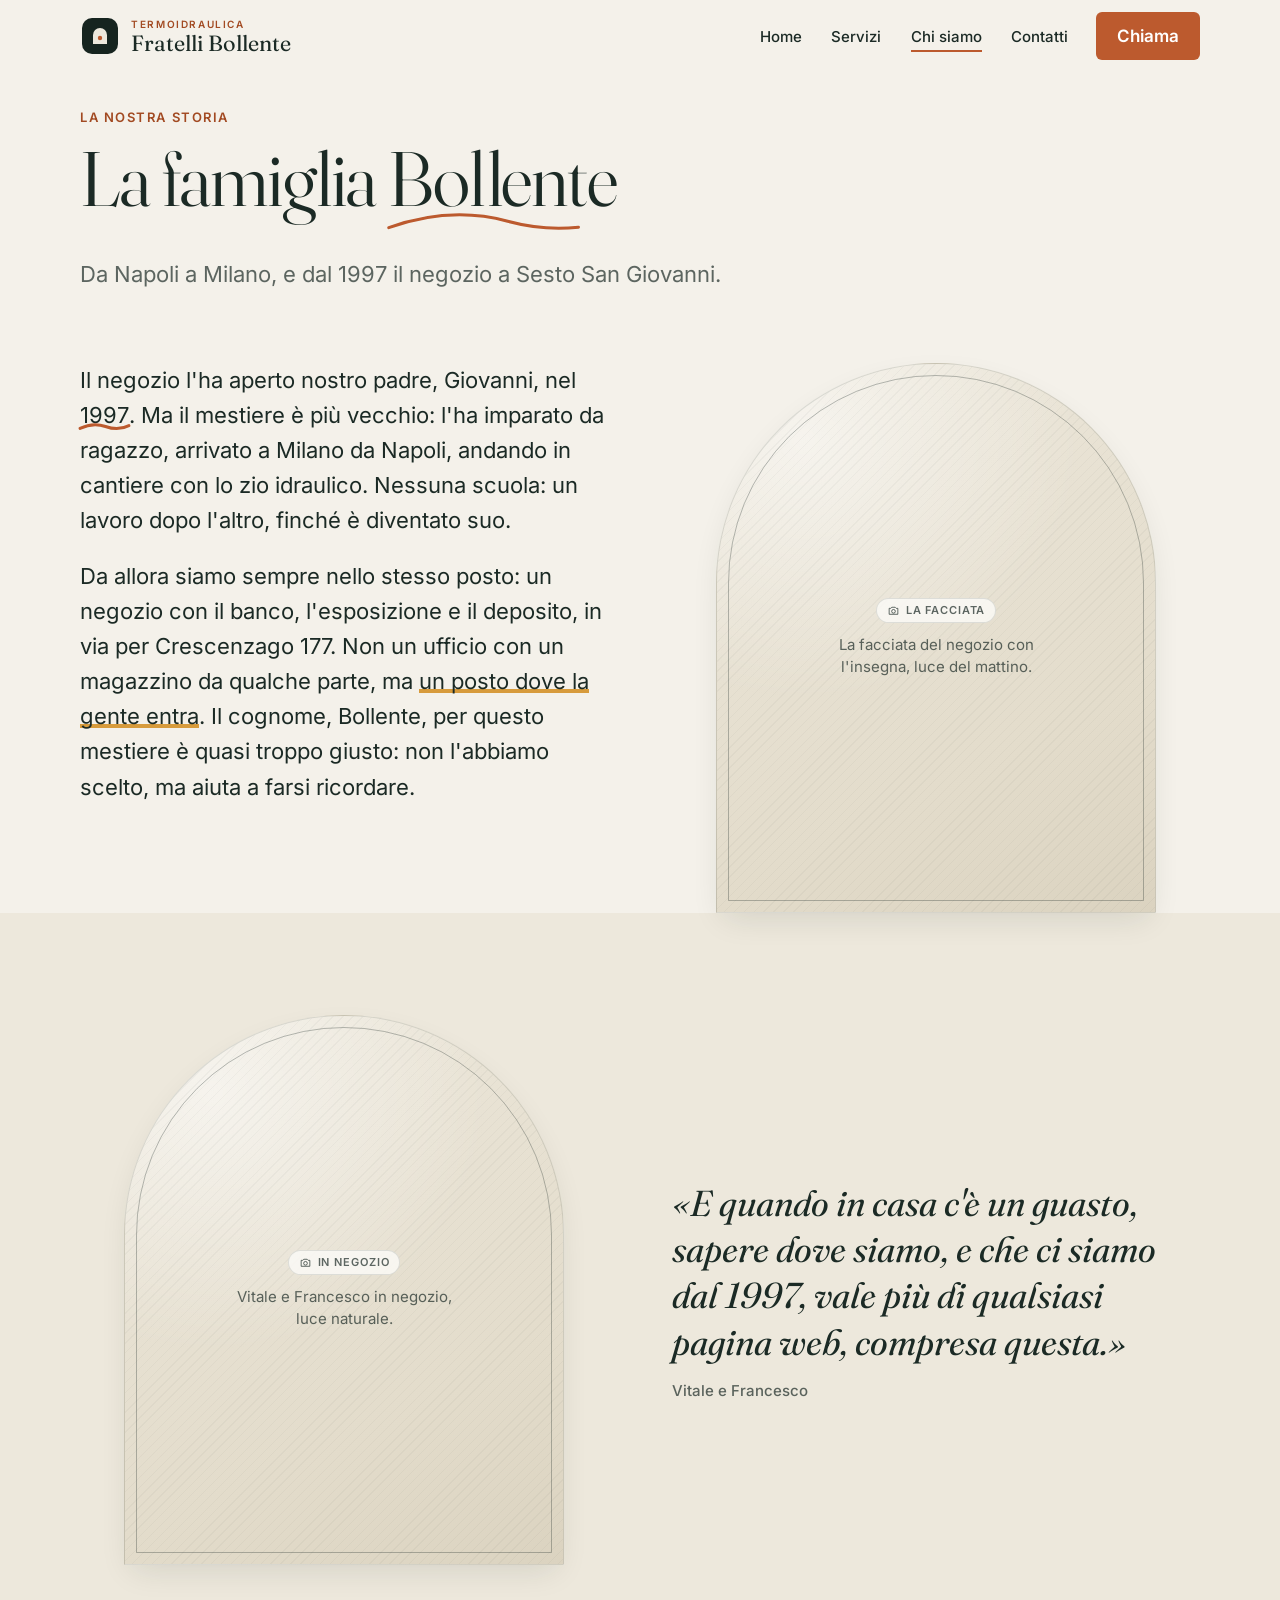
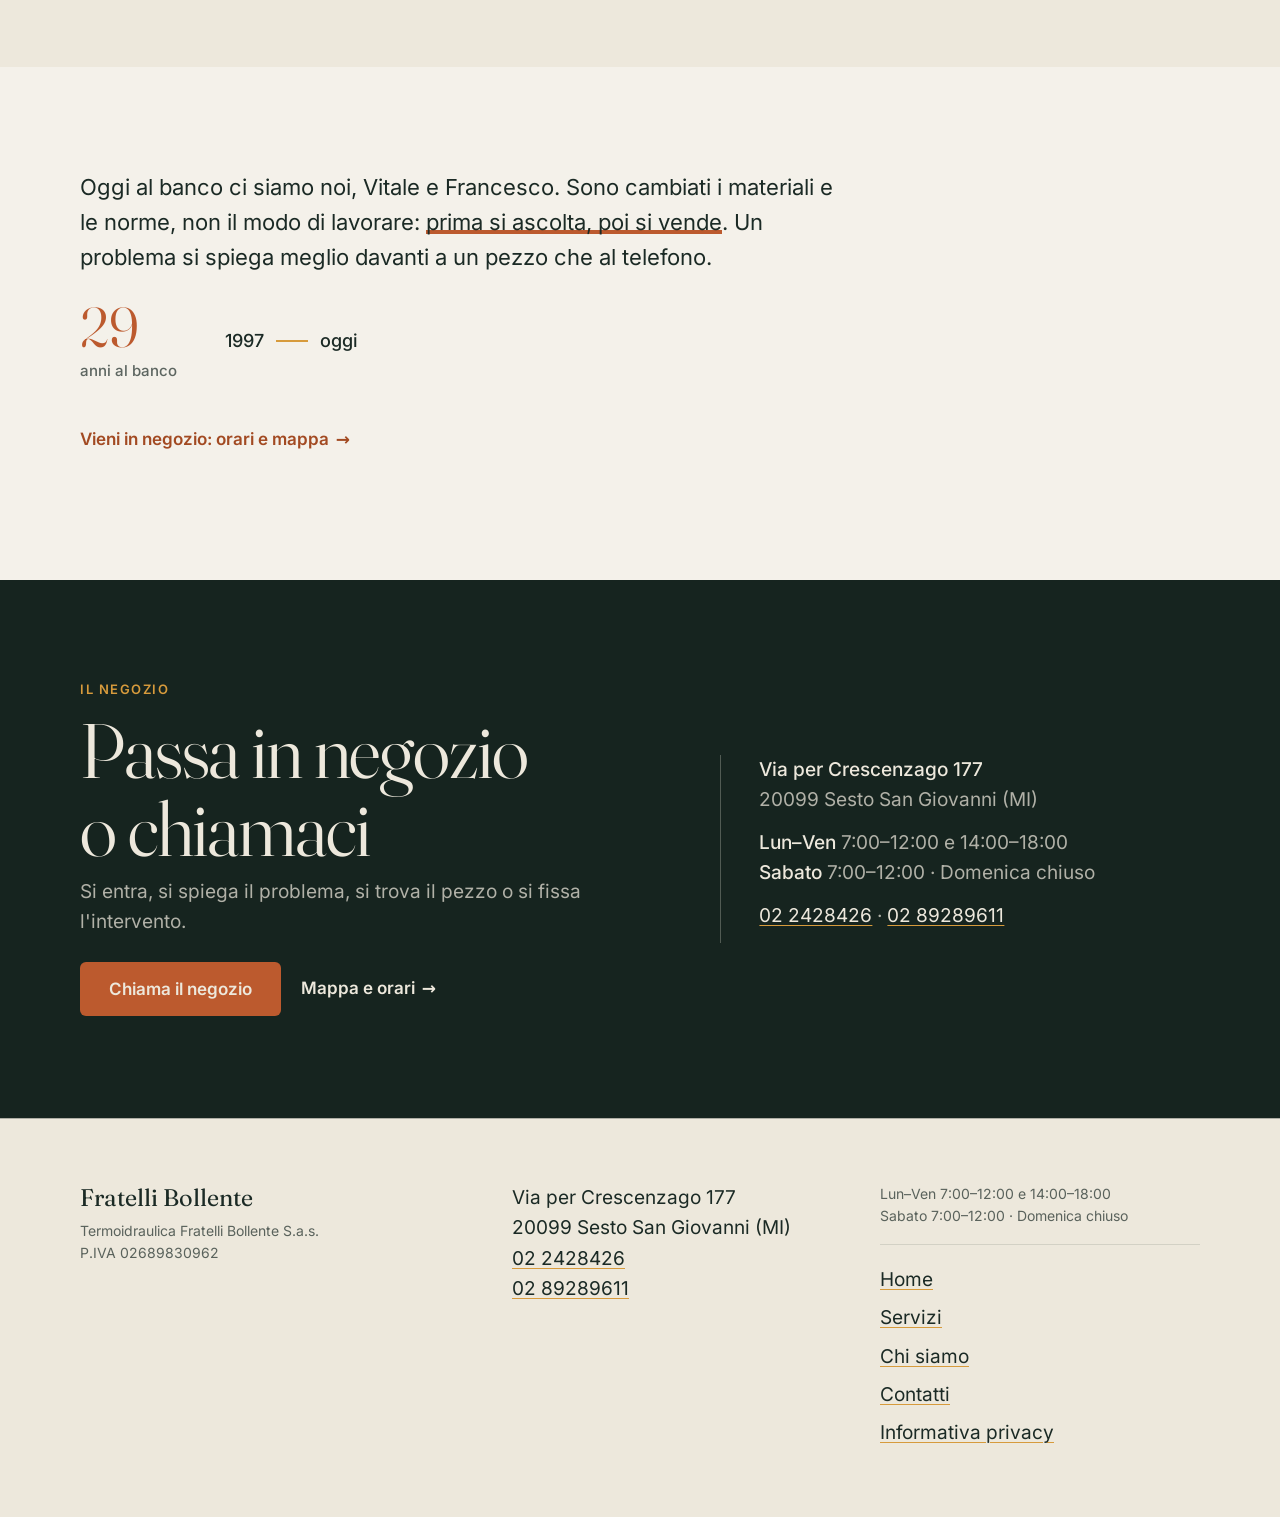
==== commit 0418c5cc: "Corrections pass: logo lockup, card icons, tighter layout, richer frames, bigger buttons Header: rep" ====
--- a/chi-siamo.html
+++ b/chi-siamo.html
@@ -63,9 +63,17 @@
 
   <header class="testata">
     <div class="contenitore testata-interna">
-      <a class="wordmark" href="index.html">
-        <span class="sopra">Termoidraulica</span>
-        <span class="nome">Fratelli Bollente</span>
+      <a class="wordmark" href="index.html" aria-label="Termoidraulica Fratelli Bollente, vai alla home">
+        <svg id="logo-mark" class="logo-mark" width="40" height="40" viewBox="0 0 40 40" aria-hidden="true" focusable="false">
+          <!-- Segno segnaposto del logo: sostituire con il file reale mantenendo id="logo-mark" -->
+          <rect class="logo-tile" x="2" y="2" width="36" height="36" rx="10"/>
+          <path class="logo-arco" d="M13 28V19a7 7 0 0 1 14 0v9Z"/>
+          <circle class="logo-punto" cx="20" cy="22" r="2.2"/>
+        </svg>
+        <span class="wordmark-testo">
+          <span class="sopra">Termoidraulica</span>
+          <span class="nome">Fratelli Bollente</span>
+        </span>
       </a>
       <button class="menu-bottone" aria-expanded="false" aria-controls="nav-principale">Menu</button>
       <div class="testata-nav">
@@ -84,7 +92,7 @@
 
   <main id="contenuto">
 
-    <section class="hero" aria-labelledby="titolo-pagina">
+    <section class="hero hero--compatto" aria-labelledby="titolo-pagina">
       <div class="contenitore">
         <p class="eyebrow">La nostra storia</p>
         <h1 id="titolo-pagina">La famiglia <span class="disegnata">Bollente<svg viewBox="0 0 200 12" preserveAspectRatio="none" aria-hidden="true"><path pathLength="1" vector-effect="non-scaling-stroke" d="M4 8 C 42 3 74 3 104 6 S 168 9 196 5"/></svg></span></h1>
@@ -95,7 +103,7 @@
     <!-- VERIFICARE CON IL CLIENTE: tutto il racconto che segue va confermato
          parola per parola prima di andare online (date, nomi, dettagli) -->
     <section class="senza-sopra" aria-label="La nostra storia">
-      <div class="contenitore striscia">
+      <div class="contenitore striscia striscia-alto">
         <div class="racconto">
           <p>Il negozio l'ha aperto nostro padre, Giovanni, nel <span class="disegnata">1997<svg viewBox="0 0 200 12" preserveAspectRatio="none" aria-hidden="true"><path pathLength="1" vector-effect="non-scaling-stroke" d="M4 8 C 42 3 74 3 104 6 S 168 9 196 5"/></svg></span>. Ma il mestiere è più vecchio: l'ha imparato da ragazzo, arrivato a Milano da Napoli, andando in cantiere con lo zio idraulico. Nessuna scuola: un lavoro dopo l'altro, finché è diventato suo.</p>
           <p>Da allora siamo sempre nello stesso posto: un negozio con il banco, l'esposizione e il deposito, in via per Crescenzago 177. Non un ufficio con un magazzino da qualche parte, ma <span class="evidenzia">un posto dove la gente entra</span>. Il cognome, Bollente, per questo mestiere è quasi troppo giusto: non l'abbiamo scelto, ma aiuta a farsi ricordare.</p>
--- a/css/style.css
+++ b/css/style.css
@@ -243,9 +243,9 @@
   background: var(--paper-2);
 }
 
-/* prima sezione dopo l'hero: mezzo respiro */
+/* prima sezione dopo l'hero: un filo di respiro, senza gap accidentale */
 .senza-sopra {
-  padding-top: clamp(2rem, 4vw, 4rem);
+  padding-top: clamp(0.75rem, 2vw, 1.5rem);
 }
 
 /* ---------- Bottoni ---------- */
@@ -256,8 +256,8 @@
   justify-content: center;
   gap: 0.5em;
   min-height: 48px;
-  padding: 0 1.5rem;
-  font: 600 1rem var(--sans);
+  padding: 1rem 1.75rem;
+  font: 600 1.0625rem var(--sans);
   text-decoration: none;
   border: 1px solid transparent;
   border-radius: var(--r-sm);
@@ -288,13 +288,20 @@
   border-color: var(--ink);
   background: var(--surface);
 }
-/* link-freccia (ghost testuale) */
+/* link-freccia (ghost testuale): area tap ≥44px, sottolineatura chiara in hover */
 .link-freccia {
   display: inline-flex;
   align-items: center;
   gap: 0.4em;
+  min-height: 44px;
   font-weight: 600;
+  font-size: 1.0625rem;
   text-decoration: none;
+}
+.link-freccia:hover {
+  text-decoration: underline;
+  text-decoration-thickness: 1px;
+  text-underline-offset: 4px;
 }
 .link-freccia::after {
   content: "\2192";
@@ -302,6 +309,12 @@
 }
 .link-freccia:hover::after {
   transform: translateX(4px);
+}
+/* link-azione: link testuale semplice ma con area tap piena (es. OpenStreetMap) */
+.link-azione {
+  display: inline-flex;
+  align-items: center;
+  min-height: 44px;
 }
 
 /* ---------- Testata sticky ---------- */
@@ -330,9 +343,30 @@
   padding-block: 0.75rem;
 }
 .wordmark {
+  display: inline-flex;
+  align-items: center;
+  gap: 0.7rem;
   text-decoration: none;
   color: var(--ink);
   line-height: 1.15;
+}
+/* Segno segnaposto del logo: pronto a ricevere il file reale (id="logo-mark").
+   Colori dai token, così resta nel sistema anche il segnaposto. */
+.logo-mark {
+  flex: none;
+  display: block;
+}
+.logo-tile {
+  fill: var(--forest);
+}
+.logo-arco {
+  fill: var(--on-forest);
+}
+.logo-punto {
+  fill: var(--terracotta);
+}
+.wordmark-testo {
+  display: block;
 }
 .wordmark .sopra {
   display: block;
@@ -396,8 +430,7 @@
   transform: scaleX(1);
 }
 .testata .bottone-primario {
-  min-height: 44px;
-  padding: 0 1.1rem;
+  padding: 0 1.25rem;
 }
 
 @media (max-width: 819px) {
@@ -434,6 +467,28 @@
   /* il "Chiama" dell'header su mobile è nella barra fissa */
   .testata .bottone-primario {
     display: none;
+  }
+  .logo-mark {
+    width: 34px;
+    height: 34px;
+  }
+  .wordmark {
+    gap: 0.55rem;
+  }
+}
+@media (max-width: 480px) {
+  .logo-mark {
+    width: 32px;
+    height: 32px;
+  }
+  .wordmark {
+    gap: 0.5rem;
+  }
+  .wordmark .nome {
+    font-size: 1.15rem;
+  }
+  .wordmark .sopra {
+    font-size: 0.5625rem;
   }
 }
 
@@ -539,8 +594,16 @@
   gap: 0.7rem;
   text-align: center;
   padding: 1.5rem;
-  background: linear-gradient(155deg, var(--paper-2), #e3dccb 70%, #dbd3c0);
+  /* luce interna tenue con sorgente in alto a sinistra, sopra le due tinte */
+  background:
+    radial-gradient(
+      120% 90% at 20% 14%,
+      rgba(255, 255, 255, 0.55),
+      rgba(255, 255, 255, 0) 52%
+    ),
+    linear-gradient(155deg, var(--paper-2), #e3dccb 70%, #dbd3c0);
   border: 1px solid var(--ink-12);
+  box-shadow: var(--shadow-md);
   isolation: isolate;
 }
 /* grana sottile a righe, quasi invisibile */
@@ -557,18 +620,15 @@
   );
   z-index: 0;
 }
-/* silhouette decorativa centrale (segnaposto), tratto ink tenue */
+/* ring interno 1px: un passe-partout che segue la forma del frame (arco/rett/cerchio) */
 .frame::after {
   content: "";
   position: absolute;
-  inset: 0;
-  background:
-    radial-gradient(
-      circle at 50% 42%,
-      rgba(27, 42, 37, 0.06),
-      transparent 42%
-    );
-  z-index: 0;
+  inset: 11px;
+  border: 1px solid var(--ink-30);
+  border-radius: inherit;
+  z-index: 1;
+  pointer-events: none;
 }
 .frame--arco {
   border-radius: var(--arch);
@@ -621,8 +681,13 @@
 
 .hero {
   position: relative;
-  padding-block: clamp(2.5rem, 6vw, 5.5rem) clamp(3rem, 7vw, 6rem);
+  /* padding-block superiore dimezzato: niente spazio morto sotto la testata */
+  padding-block: clamp(1.25rem, 3vw, 2.75rem) clamp(2.5rem, 6vw, 4.5rem);
   overflow: clip;
+}
+/* hero delle pagine interne (solo titolo): fondo compatto, il contenuto segue subito */
+.hero--compatto {
+  padding-bottom: clamp(1rem, 2.5vw, 2rem);
 }
 .hero-griglia {
   display: grid;
@@ -826,11 +891,13 @@
   box-shadow: var(--shadow-md);
   border-color: var(--ink-30);
 }
-.card-num {
-  font: 340 1.5rem var(--display);
-  font-variation-settings: "opsz" 40;
-  color: var(--terracotta);
-  letter-spacing: 0.02em;
+/* icona a linea del servizio, in alto a sinistra (stroke 1.5, ~28px) */
+.card-icona {
+  display: inline-flex;
+  color: var(--ink);
+}
+.card-icona svg {
+  display: block;
 }
 .card-servizio h3 {
   margin: 0;
@@ -869,6 +936,11 @@
   grid-template-columns: minmax(0, 1fr) minmax(0, 1fr);
   gap: clamp(2rem, 5vw, 4rem);
   align-items: center;
+}
+/* le due colonne partono dalla stessa linea in alto (contatti, chi siamo):
+   il frame sale e il suo bordo superiore allinea con l'inizio del testo */
+.striscia-alto {
+  align-items: flex-start;
 }
 .striscia-inversa .striscia-media {
   order: -1;
@@ -1334,6 +1406,15 @@
   html.js .badge-1997 .anello {
     animation: gira 26s linear infinite;
   }
+  /* frame foto: sollevamento leggerissimo al passaggio del mouse */
+  html.js .frame {
+    transition: transform var(--dur-2) var(--ease),
+      box-shadow var(--dur-2) var(--ease);
+  }
+  html.js .frame:hover {
+    transform: translateY(-3px);
+    box-shadow: 0 20px 44px -12px rgba(27, 42, 37, 0.2);
+  }
 }
 
 @keyframes scorri {
